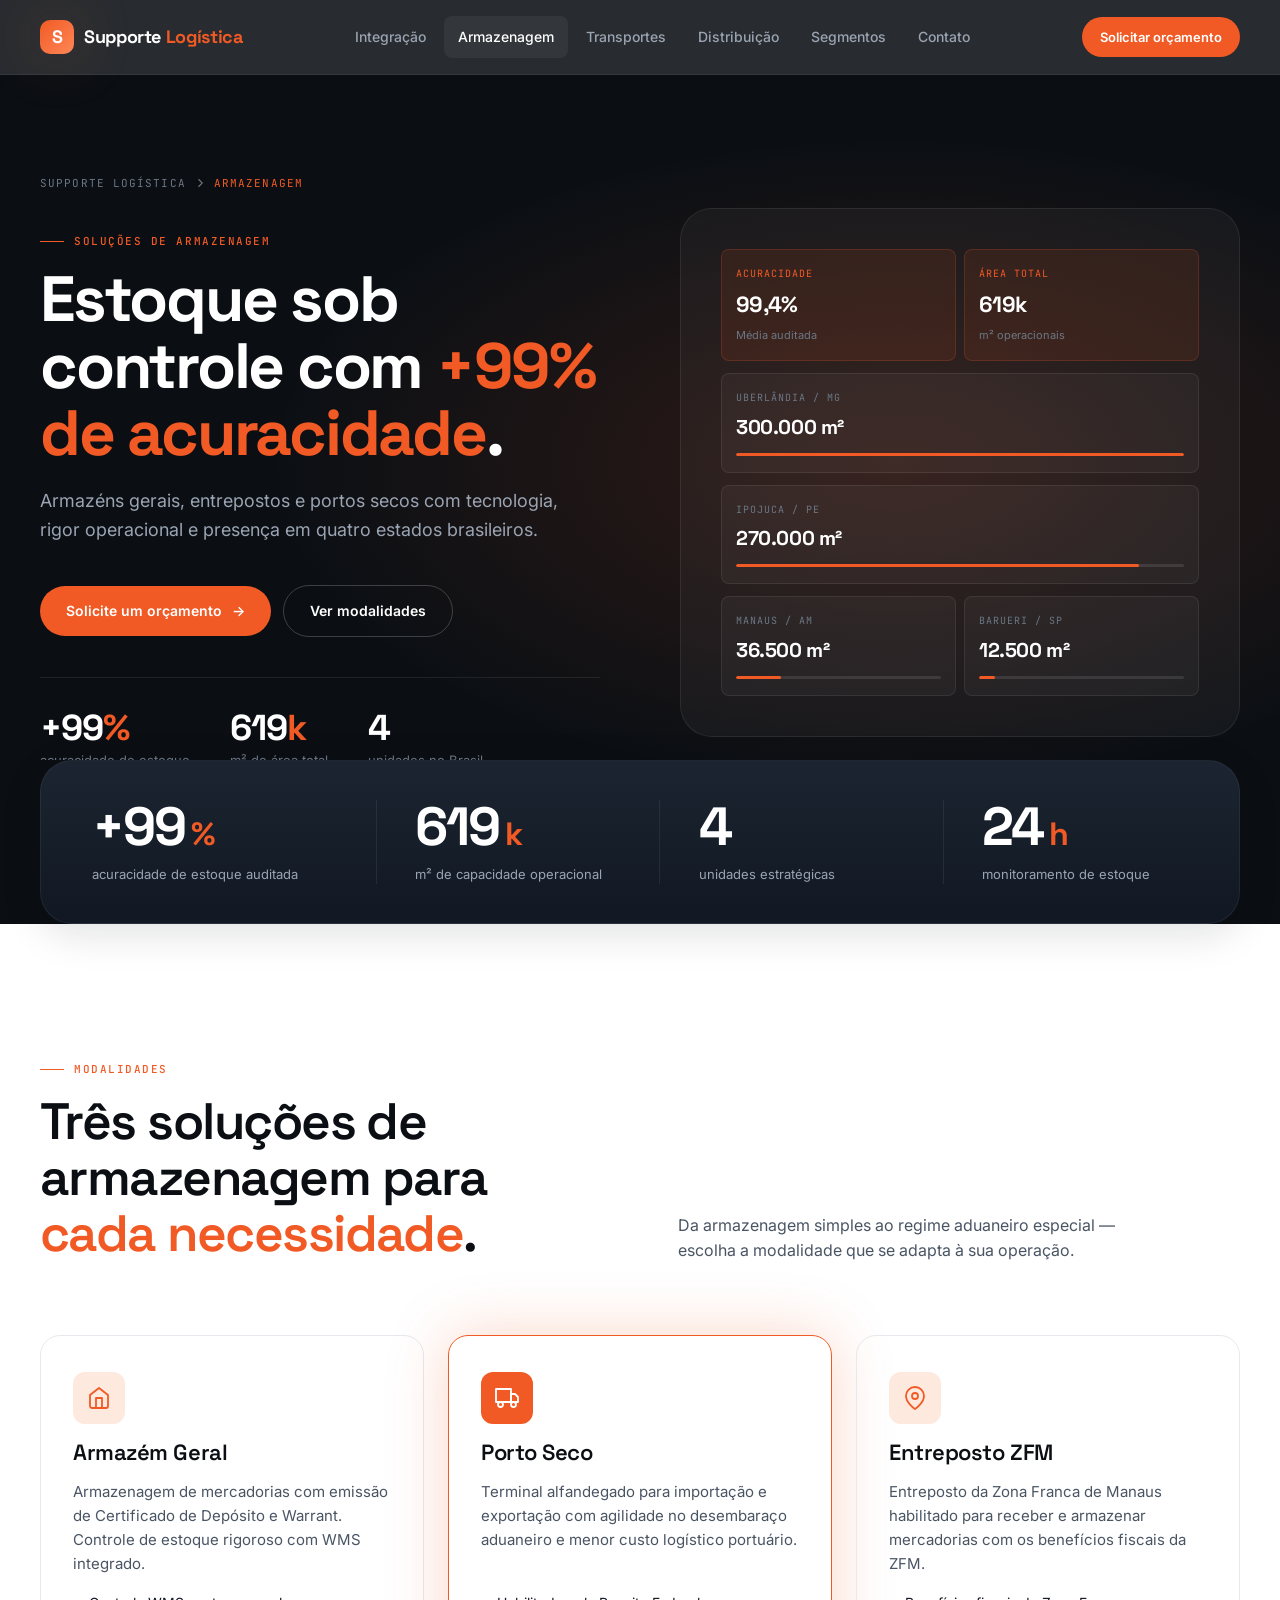
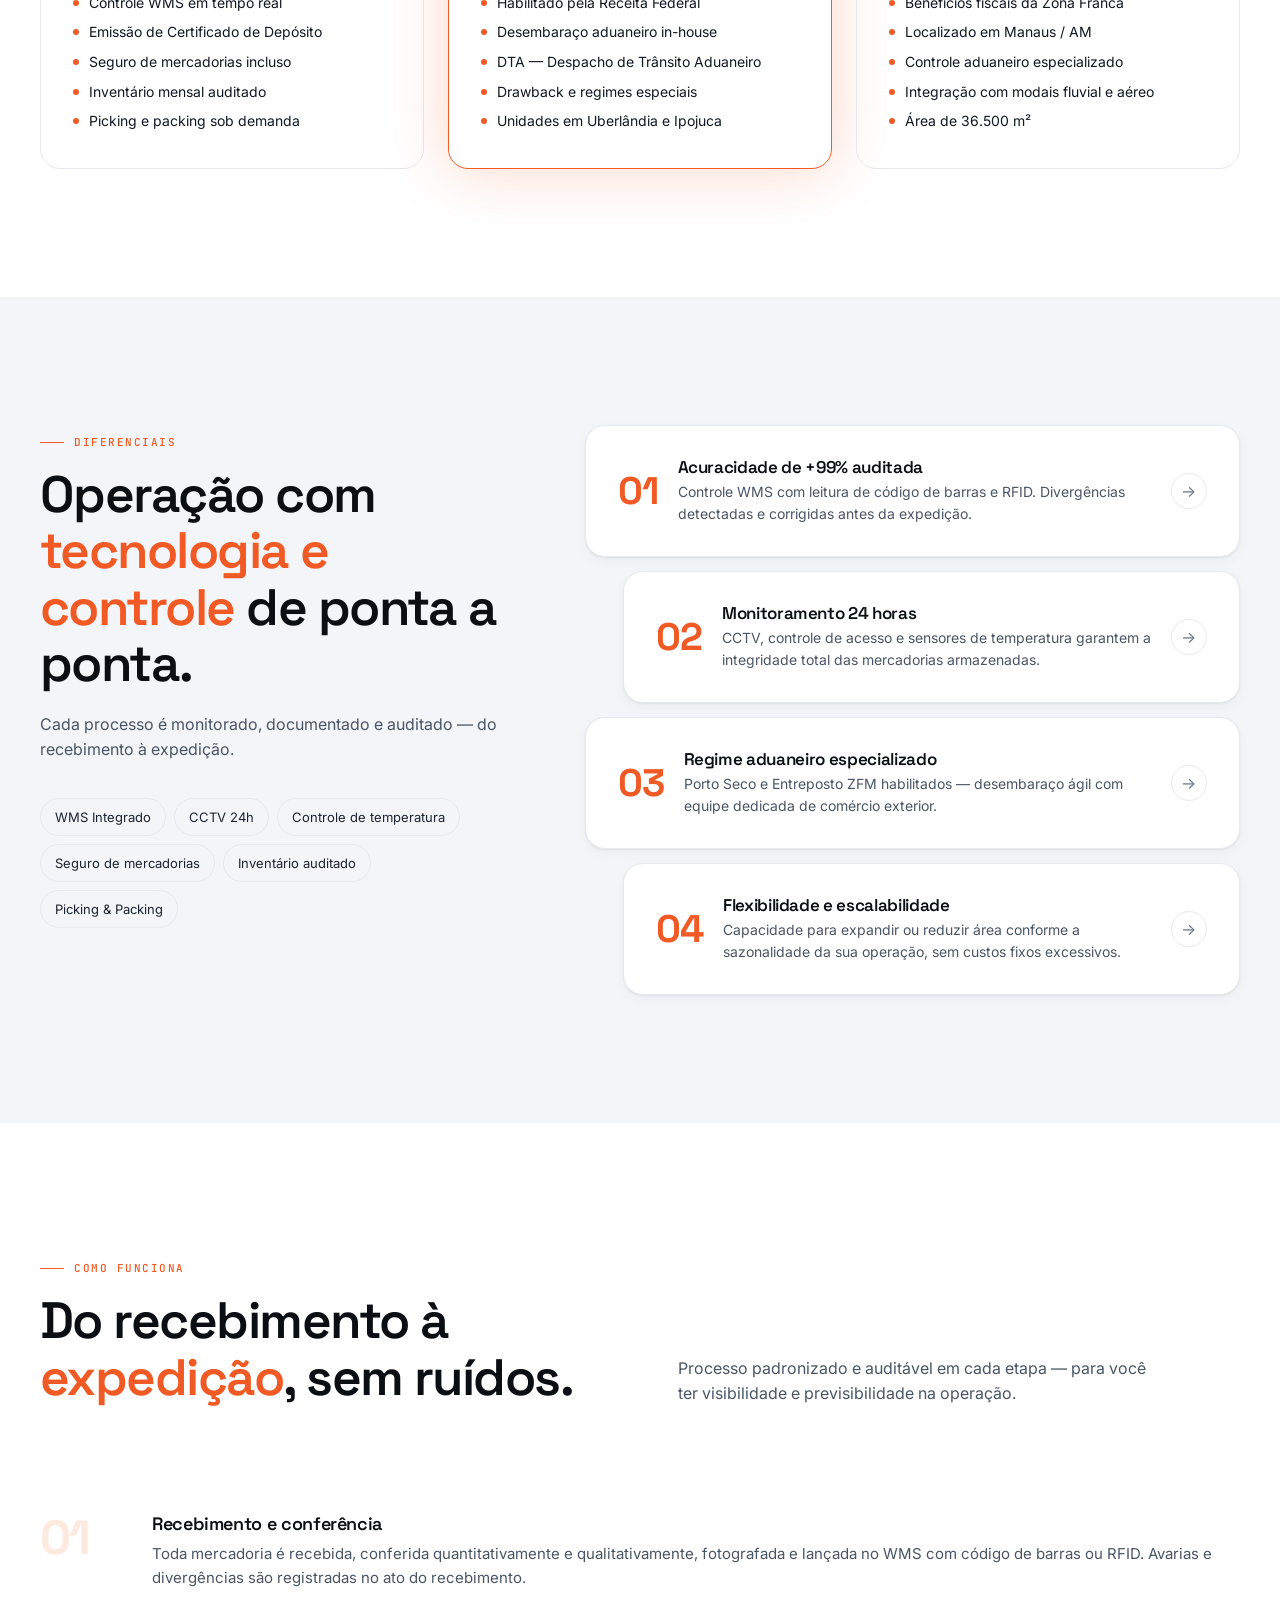
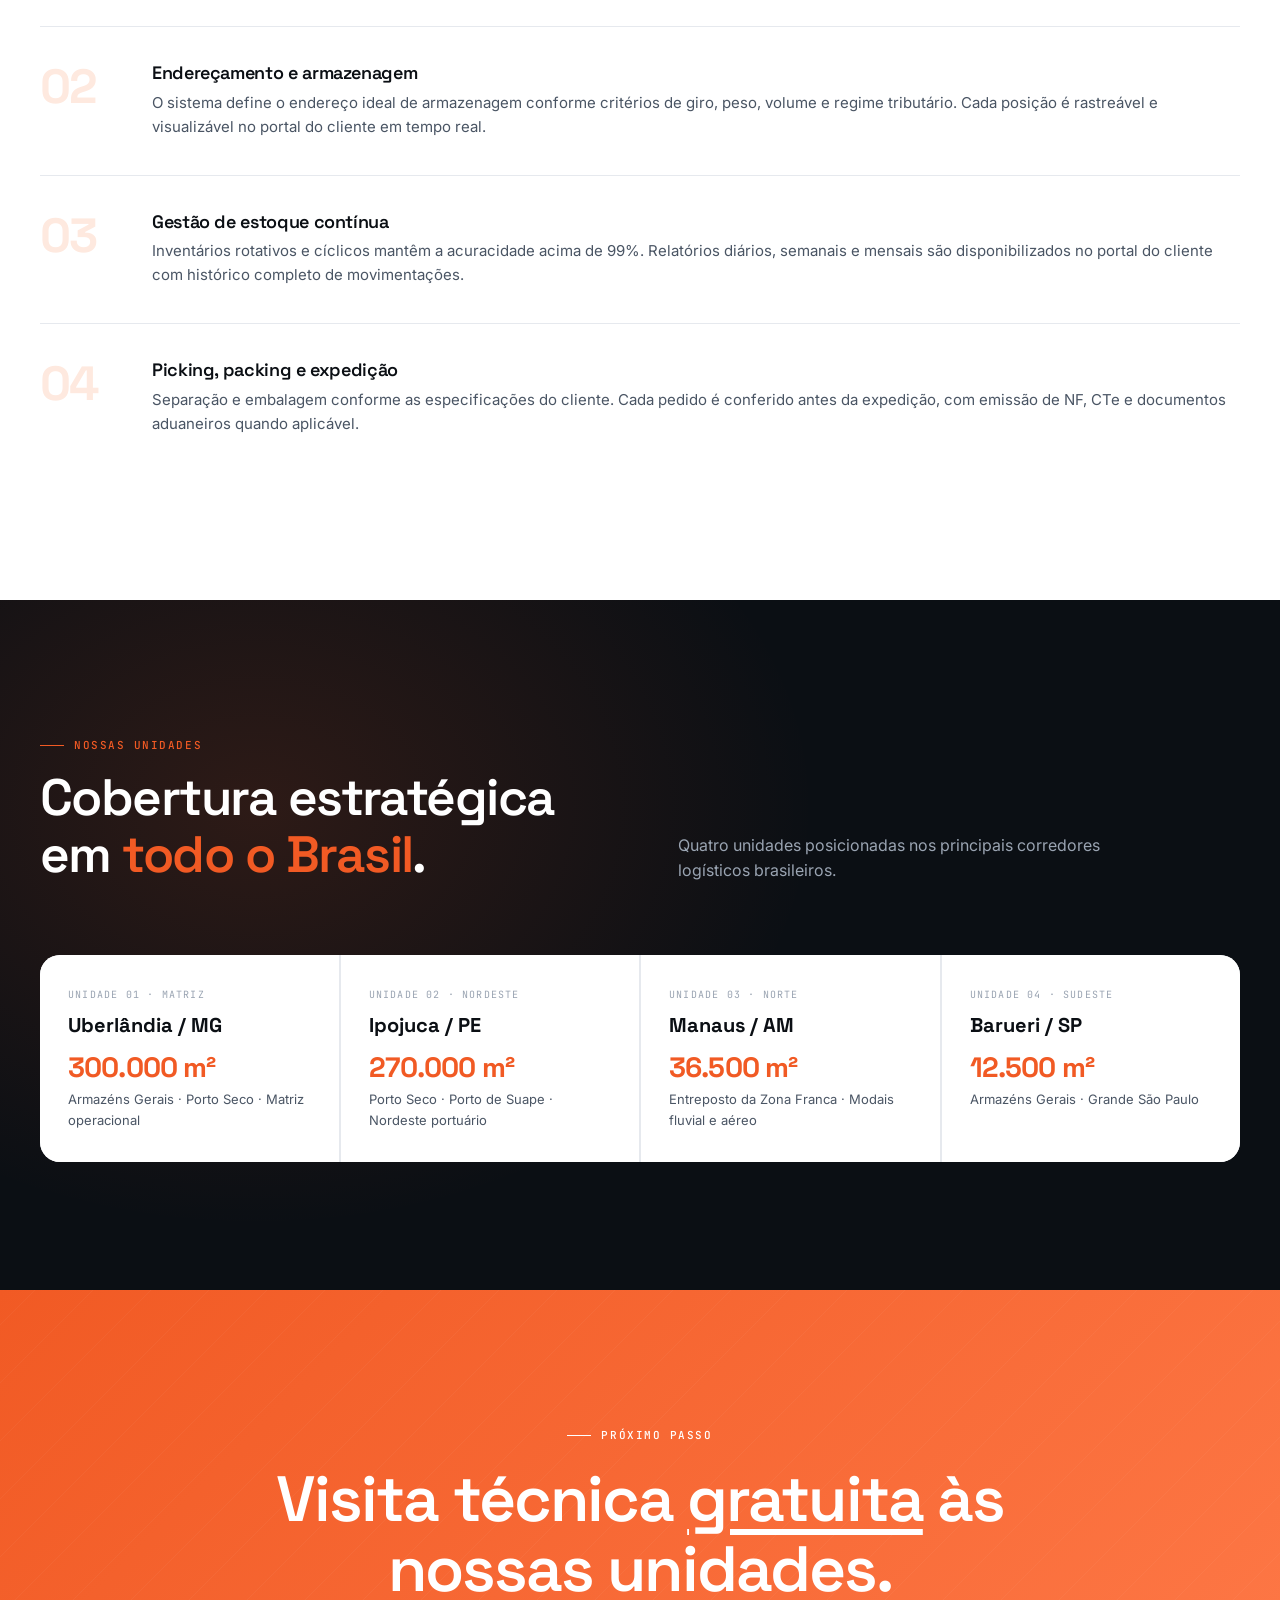
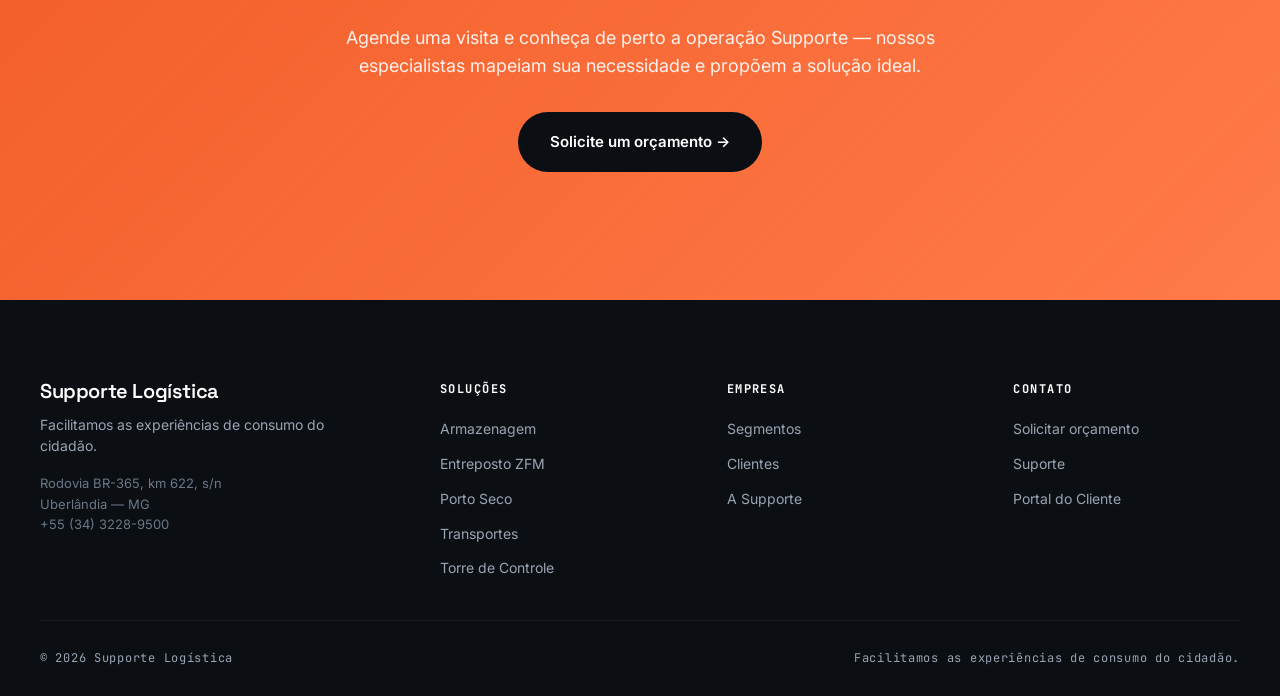
==== armazenagem.html @ f4f75f34 "fist commit" ====
<!DOCTYPE html>
<html lang="pt-BR">
<head>
<meta charset="UTF-8" />
<meta name="viewport" content="width=device-width, initial-scale=1.0" />
<title>Armazenagem — Supporte Logística</title>
<link rel="preconnect" href="https://fonts.googleapis.com">
<link rel="preconnect" href="https://fonts.gstatic.com" crossorigin>
<link href="https://fonts.googleapis.com/css2?family=Space+Grotesk:wght@400;500;600;700&family=Inter:wght@300;400;500;600;700&family=JetBrains+Mono:wght@400;500&display=swap" rel="stylesheet">
<link rel="stylesheet" href="styles.css">
<style>
/* ============================================================
   ARMAZENAGEM PAGE — extra styles
   ============================================================ */
.page-hero{
  background: var(--ink-900);
  padding: 100px 0 80px;
  position: relative;
  overflow: hidden;
}
.page-hero::before{
  content:"";
  position:absolute; inset:0;
  background: radial-gradient(ellipse 70% 60% at 70% 50%, rgba(241,90,36,.16) 0%, transparent 70%);
  pointer-events:none;
}
.page-hero .container{ position:relative; z-index:1; display:grid; grid-template-columns:1fr 1fr; gap:80px; align-items:center; }
.page-hero .breadcrumb{ font-family:var(--font-mono); font-size:11px; letter-spacing:.1em; text-transform:uppercase; color:var(--ink-400); margin-bottom:32px; display:flex; align-items:center; gap:8px; }
.page-hero .breadcrumb a{ color:var(--ink-400); }
.page-hero .breadcrumb a:hover{ color:var(--white); }
.page-hero .breadcrumb span{ color:var(--brand-orange); }
.page-hero h1{ color:var(--white); margin-bottom:20px; }
.page-hero h1 em{ font-style:normal; color:var(--brand-orange); }
.page-hero .lede{ color:var(--ink-300); font-size:18px; line-height:1.6; margin-bottom:40px; }
.page-hero .hero-stats{ display:flex; gap:40px; padding-top:32px; border-top:1px solid rgba(255,255,255,.08); }
.page-hero .hero-stats .item .num{ font-family:var(--font-display); font-size:36px; font-weight:700; color:var(--white); letter-spacing:-0.03em; line-height:1; }
.page-hero .hero-stats .item .num span{ color:var(--brand-orange); }
.page-hero .hero-stats .item .lbl{ font-size:13px; color:var(--ink-400); margin-top:4px; }

/* Hero visual */
.warehouse-visual{
  background: rgba(255,255,255,.04);
  border: 1px solid rgba(255,255,255,.08);
  border-radius: var(--r-xl);
  padding: 40px;
  display: flex;
  flex-direction: column;
  gap: 12px;
}
.wh-row{ display:flex; gap:8px; align-items:stretch; }
.wh-shelf{
  flex:1; background:rgba(241,90,36,.1); border:1px solid rgba(241,90,36,.2);
  border-radius: 8px; padding:16px 14px;
  display:flex; flex-direction:column; gap:6px;
}
.wh-shelf .label{ font-family:var(--font-mono); font-size:10px; letter-spacing:.1em; text-transform:uppercase; color:var(--brand-orange); }
.wh-shelf .val{ font-family:var(--font-display); font-size:22px; font-weight:700; color:white; letter-spacing:-0.03em; }
.wh-shelf .sub{ font-size:11px; color:var(--ink-400); }
.wh-stat{
  flex:1; background:rgba(255,255,255,.04); border:1px solid rgba(255,255,255,.08);
  border-radius:8px; padding:16px 14px;
  display:flex; flex-direction:column; gap:6px;
}
.wh-stat .label{ font-family:var(--font-mono); font-size:10px; letter-spacing:.1em; text-transform:uppercase; color:var(--ink-400); }
.wh-stat .val{ font-size:20px; font-weight:700; font-family:var(--font-display); color:white; letter-spacing:-0.02em; }
.wh-stat .bar{ height:3px; background:rgba(255,255,255,.1); border-radius:999px; overflow:hidden; margin-top:4px; }
.wh-stat .bar-fill{ height:100%; background:var(--brand-orange); border-radius:999px; }

/* Modalities */
.mod-grid{ display:grid; grid-template-columns:repeat(3,1fr); gap:24px; }
.mod-card{
  border:1px solid var(--ink-100); border-radius:var(--r-lg);
  padding:36px 32px; display:flex; flex-direction:column; gap:16px;
  transition:border-color .2s, transform .2s, box-shadow .2s;
}
.mod-card:hover{ border-color:var(--brand-orange); transform:translateY(-4px); box-shadow:var(--shadow-2); }
.mod-card .ico{
  width:52px; height:52px; border-radius:var(--r-md);
  background:var(--brand-orange-100); display:grid; place-items:center;
  color:var(--brand-orange);
}
.mod-card h3{ font-size:22px; margin:0; }
.mod-card p{ color:var(--ink-500); font-size:15px; line-height:1.6; margin:0; flex:1; }
.mod-card ul{ list-style:none; display:flex; flex-direction:column; gap:8px; }
.mod-card ul li{ display:flex; align-items:center; gap:10px; font-size:14px; color:var(--ink-600); }
.mod-card ul li::before{ content:""; width:6px; height:6px; border-radius:50%; background:var(--brand-orange); flex-shrink:0; }

/* Process */
.process-list{ display:flex; flex-direction:column; gap:0; }
.process-item{
  display:grid; grid-template-columns:80px 1fr; gap:32px;
  padding:36px 0; border-bottom:1px solid var(--ink-100);
  align-items:start;
}
.process-item:last-child{ border-bottom:none; }
.process-num{
  font-family:var(--font-display); font-size:48px; font-weight:700;
  color:var(--brand-orange-100); letter-spacing:-0.04em; line-height:1;
}
.process-item h4{ margin-bottom:8px; font-size:18px; }
.process-item p{ color:var(--ink-500); font-size:15px; line-height:1.6; margin:0; }

/* Units strip */
.units-strip{
  display:grid; grid-template-columns:repeat(4,1fr); gap:2px;
  background:var(--ink-100); border-radius:var(--r-lg); overflow:hidden;
}
.unit-cell{
  background:var(--white); padding:32px 28px;
  display:flex; flex-direction:column; gap:8px;
}
.unit-cell .tag{ font-family:var(--font-mono); font-size:10px; letter-spacing:.12em; text-transform:uppercase; color:var(--ink-300); }
.unit-cell .city{ font-family:var(--font-display); font-size:20px; font-weight:700; color:var(--ink-900); }
.unit-cell .area{ font-family:var(--font-display); font-size:28px; font-weight:700; color:var(--brand-orange); letter-spacing:-0.03em; line-height:1; margin-top:4px; }
.unit-cell .role{ font-size:13px; color:var(--ink-500); }

@media(max-width:1024px){
  .page-hero .container{ grid-template-columns:1fr; }
  .mod-grid{ grid-template-columns:1fr 1fr; }
  .units-strip{ grid-template-columns:1fr 1fr; }
}
@media(max-width:768px){
  .mod-grid{ grid-template-columns:1fr; }
  .units-strip{ grid-template-columns:1fr; }
  .page-hero{ padding:80px 0 60px; }
}
</style>
</head>
<body>

<!-- TOP NAV -->
<header class="topnav">
  <div class="inner">
    <a href="index.html" class="logo">
      <div class="logo-mark">S</div>
      <span>Supporte <strong style="color:var(--brand-orange); font-weight:700">Logística</strong></span>
    </a>
    <nav class="nav-links">
      <a href="integracao.html">Integração</a>
      <a href="armazenagem.html" class="active">Armazenagem</a>
      <a href="transportes.html">Transportes</a>
      <a href="distribuicao.html">Distribuição</a>
      <a href="segmentos.html">Segmentos</a>
      <a href="contato.html">Contato</a>
    </nav>
    <div class="nav-actions">
      <a class="nav-cta" href="contato.html">Solicitar orçamento</a>
      <button class="hamburger" aria-label="Menu"><svg width="20" height="20" viewBox="0 0 24 24" fill="none"><path d="M3 6h18M3 12h18M3 18h18" stroke="white" stroke-width="2" stroke-linecap="round"/></svg></button>
    </div>
  </div>
</header>
<nav class="mobile-menu">
  <a href="integracao.html">Integração Logística</a>
  <a href="armazenagem.html">Armazenagem</a>
  <a href="transportes.html">Transportes</a>
  <a href="distribuicao.html">Distribuição</a>
  <a href="segmentos.html">Segmentos</a>
  <a href="contato.html">Contato</a>
  <a class="btn btn-primary" href="contato.html">Solicitar orçamento →</a>
</nav>

<!-- HERO -->
<section class="page-hero">
  <div class="container">
    <div>
      <div class="breadcrumb">
        <a href="index.html">Supporte Logística</a>
        <svg width="12" height="12" viewBox="0 0 16 16" fill="none"><path d="M6 3l5 5-5 5" stroke="currentColor" stroke-width="1.5"/></svg>
        <span>Armazenagem</span>
      </div>
      <span class="eyebrow">Soluções de armazenagem</span>
      <h1 style="margin-top:16px">Estoque sob controle com <em>+99% de acuracidade</em>.</h1>
      <p class="lede">Armazéns gerais, entrepostos e portos secos com tecnologia, rigor operacional e presença em quatro estados brasileiros.</p>
      <div class="hero-cta" style="margin-bottom:40px">
        <a class="btn btn-primary" href="contato.html">Solicite um orçamento <span>→</span></a>
        <a class="btn btn-ghost" href="#modalidades">Ver modalidades</a>
      </div>
      <div class="hero-stats">
        <div class="item"><div class="num">+99<span>%</span></div><div class="lbl">acuracidade de estoque</div></div>
        <div class="item"><div class="num">619<span>k</span></div><div class="lbl">m² de área total</div></div>
        <div class="item"><div class="num">4</div><div class="lbl">unidades no Brasil</div></div>
      </div>
    </div>
    <div class="warehouse-visual">
      <div class="wh-row">
        <div class="wh-shelf">
          <div class="label">Acuracidade</div>
          <div class="val">99,4%</div>
          <div class="sub">Média auditada</div>
        </div>
        <div class="wh-shelf">
          <div class="label">Área total</div>
          <div class="val">619k</div>
          <div class="sub">m² operacionais</div>
        </div>
      </div>
      <div class="wh-row">
        <div class="wh-stat">
          <div class="label">Uberlândia / MG</div>
          <div class="val">300.000 m²</div>
          <div class="bar"><div class="bar-fill" style="width:100%"></div></div>
        </div>
      </div>
      <div class="wh-row">
        <div class="wh-stat">
          <div class="label">Ipojuca / PE</div>
          <div class="val">270.000 m²</div>
          <div class="bar"><div class="bar-fill" style="width:90%"></div></div>
        </div>
      </div>
      <div class="wh-row">
        <div class="wh-stat">
          <div class="label">Manaus / AM</div>
          <div class="val">36.500 m²</div>
          <div class="bar"><div class="bar-fill" style="width:22%"></div></div>
        </div>
        <div class="wh-stat">
          <div class="label">Barueri / SP</div>
          <div class="val">12.500 m²</div>
          <div class="bar"><div class="bar-fill" style="width:8%"></div></div>
        </div>
      </div>
    </div>
  </div>
</section>

<!-- PROOF -->
<section class="proof">
  <div class="proof-inner">
    <div class="proof-card">
      <div class="proof-item"><div class="num">+99<span>%</span></div><div class="lbl">acuracidade de estoque auditada</div></div>
      <div class="proof-item"><div class="num">619<span>k</span></div><div class="lbl">m² de capacidade operacional</div></div>
      <div class="proof-item"><div class="num">4</div><div class="lbl">unidades estratégicas</div></div>
      <div class="proof-item"><div class="num">24<span>h</span></div><div class="lbl">monitoramento de estoque</div></div>
    </div>
  </div>
</section>

<!-- MODALIDADES -->
<section class="sec sec-white" id="modalidades">
  <div class="container">
    <div class="sec-head">
      <div>
        <span class="eyebrow">Modalidades</span>
        <h2 style="margin-top:16px">Três soluções de armazenagem para <em>cada necessidade</em>.</h2>
      </div>
      <p>Da armazenagem simples ao regime aduaneiro especial — escolha a modalidade que se adapta à sua operação.</p>
    </div>
    <div class="mod-grid">
      <div class="mod-card">
        <div class="ico">
          <svg width="24" height="24" viewBox="0 0 24 24" fill="none" stroke="currentColor" stroke-width="1.8" stroke-linecap="round" stroke-linejoin="round"><path d="M3 9l9-7 9 7v11a2 2 0 01-2 2H5a2 2 0 01-2-2z"/><polyline points="9,22 9,12 15,12 15,22"/></svg>
        </div>
        <h3>Armazém Geral</h3>
        <p>Armazenagem de mercadorias com emissão de Certificado de Depósito e Warrant. Controle de estoque rigoroso com WMS integrado.</p>
        <ul>
          <li>Controle WMS em tempo real</li>
          <li>Emissão de Certificado de Depósito</li>
          <li>Seguro de mercadorias incluso</li>
          <li>Inventário mensal auditado</li>
          <li>Picking e packing sob demanda</li>
        </ul>
      </div>
      <div class="mod-card" style="border-color:var(--brand-orange); box-shadow:var(--shadow-glow)">
        <div class="ico" style="background:var(--brand-orange); color:white">
          <svg width="24" height="24" viewBox="0 0 24 24" fill="none" stroke="currentColor" stroke-width="1.8" stroke-linecap="round" stroke-linejoin="round"><rect x="1" y="3" width="15" height="13"/><polygon points="16,8 20,8 23,11 23,16 16,16 16,8"/><circle cx="5.5" cy="18.5" r="2.5"/><circle cx="18.5" cy="18.5" r="2.5"/></svg>
        </div>
        <h3>Porto Seco</h3>
        <p>Terminal alfandegado para importação e exportação com agilidade no desembaraço aduaneiro e menor custo logístico portuário.</p>
        <ul>
          <li>Habilitado pela Receita Federal</li>
          <li>Desembaraço aduaneiro in-house</li>
          <li>DTA — Despacho de Trânsito Aduaneiro</li>
          <li>Drawback e regimes especiais</li>
          <li>Unidades em Uberlândia e Ipojuca</li>
        </ul>
      </div>
      <div class="mod-card">
        <div class="ico">
          <svg width="24" height="24" viewBox="0 0 24 24" fill="none" stroke="currentColor" stroke-width="1.8" stroke-linecap="round" stroke-linejoin="round"><path d="M21 10c0 7-9 13-9 13s-9-6-9-13a9 9 0 0118 0z"/><circle cx="12" cy="10" r="3"/></svg>
        </div>
        <h3>Entreposto ZFM</h3>
        <p>Entreposto da Zona Franca de Manaus habilitado para receber e armazenar mercadorias com os benefícios fiscais da ZFM.</p>
        <ul>
          <li>Benefícios fiscais da Zona Franca</li>
          <li>Localizado em Manaus / AM</li>
          <li>Controle aduaneiro especializado</li>
          <li>Integração com modais fluvial e aéreo</li>
          <li>Área de 36.500 m²</li>
        </ul>
      </div>
    </div>
  </div>
</section>

<!-- DIFERENCIAIS -->
<section class="sec sec-soft">
  <div class="container">
    <div class="diffs-grid">
      <div class="diffs-left">
        <span class="eyebrow">Diferenciais</span>
        <h2 style="margin-top:16px">Operação com <em>tecnologia e controle</em> de ponta a ponta.</h2>
        <p>Cada processo é monitorado, documentado e auditado — do recebimento à expedição.</p>
        <div class="badge-wall">
          <span class="tag">WMS Integrado</span>
          <span class="tag">CCTV 24h</span>
          <span class="tag">Controle de temperatura</span>
          <span class="tag">Seguro de mercadorias</span>
          <span class="tag">Inventário auditado</span>
          <span class="tag">Picking & Packing</span>
        </div>
      </div>
      <div class="diffs-right">
        <div class="diff-item">
          <div class="num">01</div>
          <div><h4>Acuracidade de +99% auditada</h4><p>Controle WMS com leitura de código de barras e RFID. Divergências detectadas e corrigidas antes da expedição.</p></div>
          <div class="arrow">→</div>
        </div>
        <div class="diff-item">
          <div class="num">02</div>
          <div><h4>Monitoramento 24 horas</h4><p>CCTV, controle de acesso e sensores de temperatura garantem a integridade total das mercadorias armazenadas.</p></div>
          <div class="arrow">→</div>
        </div>
        <div class="diff-item">
          <div class="num">03</div>
          <div><h4>Regime aduaneiro especializado</h4><p>Porto Seco e Entreposto ZFM habilitados — desembaraço ágil com equipe dedicada de comércio exterior.</p></div>
          <div class="arrow">→</div>
        </div>
        <div class="diff-item">
          <div class="num">04</div>
          <div><h4>Flexibilidade e escalabilidade</h4><p>Capacidade para expandir ou reduzir área conforme a sazonalidade da sua operação, sem custos fixos excessivos.</p></div>
          <div class="arrow">→</div>
        </div>
      </div>
    </div>
  </div>
</section>

<!-- PROCESSO -->
<section class="sec sec-white">
  <div class="container">
    <div class="sec-head">
      <div>
        <span class="eyebrow">Como funciona</span>
        <h2 style="margin-top:16px">Do recebimento à <em>expedição</em>, sem ruídos.</h2>
      </div>
      <p>Processo padronizado e auditável em cada etapa — para você ter visibilidade e previsibilidade na operação.</p>
    </div>
    <div class="process-list">
      <div class="process-item">
        <div class="process-num">01</div>
        <div>
          <h4>Recebimento e conferência</h4>
          <p>Toda mercadoria é recebida, conferida quantitativamente e qualitativamente, fotografada e lançada no WMS com código de barras ou RFID. Avarias e divergências são registradas no ato do recebimento.</p>
        </div>
      </div>
      <div class="process-item">
        <div class="process-num">02</div>
        <div>
          <h4>Endereçamento e armazenagem</h4>
          <p>O sistema define o endereço ideal de armazenagem conforme critérios de giro, peso, volume e regime tributário. Cada posição é rastreável e visualizável no portal do cliente em tempo real.</p>
        </div>
      </div>
      <div class="process-item">
        <div class="process-num">03</div>
        <div>
          <h4>Gestão de estoque contínua</h4>
          <p>Inventários rotativos e cíclicos mantêm a acuracidade acima de 99%. Relatórios diários, semanais e mensais são disponibilizados no portal do cliente com histórico completo de movimentações.</p>
        </div>
      </div>
      <div class="process-item">
        <div class="process-num">04</div>
        <div>
          <h4>Picking, packing e expedição</h4>
          <p>Separação e embalagem conforme as especificações do cliente. Cada pedido é conferido antes da expedição, com emissão de NF, CTe e documentos aduaneiros quando aplicável.</p>
        </div>
      </div>
    </div>
  </div>
</section>

<!-- UNIDADES -->
<section class="sec sec-dark map-sec">
  <div class="container">
    <div class="sec-head">
      <div>
        <span class="eyebrow">Nossas unidades</span>
        <h2 style="margin-top:16px">Cobertura estratégica em <em>todo o Brasil</em>.</h2>
      </div>
      <p>Quatro unidades posicionadas nos principais corredores logísticos brasileiros.</p>
    </div>
    <div class="units-strip" style="margin-top:48px">
      <div class="unit-cell">
        <div class="tag">Unidade 01 · Matriz</div>
        <div class="city">Uberlândia / MG</div>
        <div class="area">300.000 m²</div>
        <div class="role">Armazéns Gerais · Porto Seco · Matriz operacional</div>
      </div>
      <div class="unit-cell">
        <div class="tag">Unidade 02 · Nordeste</div>
        <div class="city">Ipojuca / PE</div>
        <div class="area">270.000 m²</div>
        <div class="role">Porto Seco · Porto de Suape · Nordeste portuário</div>
      </div>
      <div class="unit-cell">
        <div class="tag">Unidade 03 · Norte</div>
        <div class="city">Manaus / AM</div>
        <div class="area">36.500 m²</div>
        <div class="role">Entreposto da Zona Franca · Modais fluvial e aéreo</div>
      </div>
      <div class="unit-cell">
        <div class="tag">Unidade 04 · Sudeste</div>
        <div class="city">Barueri / SP</div>
        <div class="area">12.500 m²</div>
        <div class="role">Armazéns Gerais · Grande São Paulo</div>
      </div>
    </div>
  </div>
</section>

<!-- FINAL CTA -->
<section class="final-cta">
  <div class="container">
    <span class="eyebrow">Próximo passo</span>
    <h2 style="margin-top:20px">Visita técnica <em style="font-style:normal; text-decoration:underline; text-underline-offset:8px">gratuita</em> às nossas unidades.</h2>
    <p>Agende uma visita e conheça de perto a operação Supporte — nossos especialistas mapeiam sua necessidade e propõem a solução ideal.</p>
    <a class="btn btn-dark" href="contato.html">Solicite um orçamento →</a>
  </div>
</section>

<!-- FOOTER -->
<footer>
  <div class="container">
    <div class="foot-grid">
      <div class="foot-brand">
        <h4>Supporte Logística</h4>
        <p>Facilitamos as experiências de consumo do cidadão.</p>
        <div class="addr">Rodovia BR-365, km 622, s/n<br>Uberlândia — MG<br>+55 (34) 3228-9500</div>
      </div>
      <div class="foot-col"><h5>Soluções</h5><ul>
        <li><a href="armazenagem.html">Armazenagem</a></li>
        <li><a href="armazenagem.html">Entreposto ZFM</a></li>
        <li><a href="armazenagem.html">Porto Seco</a></li>
        <li><a href="transportes.html">Transportes</a></li>
        <li><a href="integracao.html">Torre de Controle</a></li>
      </ul></div>
      <div class="foot-col"><h5>Empresa</h5><ul>
        <li><a href="segmentos.html">Segmentos</a></li>
        <li><a href="#">Clientes</a></li>
        <li><a href="#">A Supporte</a></li>
      </ul></div>
      <div class="foot-col"><h5>Contato</h5><ul>
        <li><a href="contato.html">Solicitar orçamento</a></li>
        <li><a href="suporte.html">Suporte</a></li>
        <li><a href="#">Portal do Cliente</a></li>
      </ul></div>
    </div>
    <div class="foot-bottom">
      <span>© 2026 Supporte Logística</span>
      <span>Facilitamos as experiências de consumo do cidadão.</span>
    </div>
  </div>
</footer>
<script src="app.js"></script>
</body>
</html>
---- styles.css ----
/* ============================================================
   SUPPORTE LOGÍSTICA — Shared Design System
   Colors, type, layout tokens reused across all 7 pages.
   ============================================================ */
:root{
  --brand-orange:        #F15A24;
  --brand-orange-600:    #D84A18;
  --brand-orange-100:    #FEE9DF;
  --ink-900:             #0B0F14;
  --ink-800:             #111823;
  --ink-700:             #1B2430;
  --ink-500:             #4A5564;
  --ink-400:             #6B7785;
  --ink-300:             #9AA4B2;
  --ink-100:             #E6E9EE;
  --ink-50:              #F3F5F8;
  --white:               #FFFFFF;
  --signal-green:        #22C55E;
  --font-display: "Space Grotesk", "Inter", system-ui, sans-serif;
  --font-body:    "Inter", system-ui, sans-serif;
  --font-mono:    "JetBrains Mono", ui-monospace, monospace;
  --r-sm: 6px; --r-md: 12px; --r-lg: 20px; --r-xl: 32px;
  --shadow-1: 0 1px 2px rgba(11,15,20,.06), 0 4px 12px rgba(11,15,20,.04);
  --shadow-2: 0 10px 40px rgba(11,15,20,.12);
  --shadow-glow: 0 0 60px rgba(241,90,36,.25);
  --container: 1320px;
  --side-pad: 40px;
}

/* ============================================================
   BASE
   ============================================================ */
*{box-sizing:border-box; margin:0; padding:0}
html{scroll-behavior:smooth}
body{
  font-family:var(--font-body);
  font-size:16px; line-height:1.55;
  color:var(--ink-800);
  background:var(--white);
  -webkit-font-smoothing:antialiased;
  text-rendering:optimizeLegibility;
  overflow-x:hidden;
}
img,svg{display:block; max-width:100%; height:auto}
a{color:inherit; text-decoration:none}
button{font-family:inherit; cursor:pointer; border:none; background:none}
ul{list-style:none}

h1,h2,h3,h4{font-family:var(--font-display); font-weight:600; line-height:1.1; letter-spacing:-0.02em; color:var(--ink-900)}
h1{font-size:clamp(34px, 6vw, 80px); font-weight:700; letter-spacing:-0.035em; line-height:1.05}
h2{font-size:clamp(28px, 4vw, 52px); letter-spacing:-0.03em}
h3{font-size:clamp(20px, 2vw, 26px)}
h4{font-size:clamp(16px, 1.4vw, 18px); font-weight:600}

.container{max-width:var(--container); margin:0 auto; padding:0 var(--side-pad); width:100%}
.mono{font-family:var(--font-mono); font-size:12px; letter-spacing:.08em; text-transform:uppercase; color:var(--ink-400)}
.eyebrow{display:inline-flex; align-items:center; gap:10px; font-family:var(--font-mono); font-size:11px; letter-spacing:.14em; text-transform:uppercase; color:var(--brand-orange); font-weight:500}
.eyebrow::before{content:""; width:24px; height:1px; background:var(--brand-orange); flex-shrink:0}

.btn{display:inline-flex; align-items:center; gap:10px; padding:14px 26px; border-radius:999px; font-weight:600; font-size:14px; transition:transform .2s, background .2s, color .2s; white-space:nowrap}
.btn-primary{background:var(--brand-orange); color:var(--white)}
.btn-primary:hover{background:var(--brand-orange-600); transform:translateY(-1px)}
.btn-ghost{color:var(--white); border:1px solid rgba(255,255,255,.2)}
.btn-ghost:hover{background:rgba(255,255,255,.08)}
.btn-dark{background:var(--ink-900); color:var(--white)}
.btn-dark:hover{background:var(--ink-700)}

/* ============================================================
   TOP NAV
   ============================================================ */
.topnav{position:sticky; top:0; z-index:100; background:rgba(11,15,20,.88); backdrop-filter:blur(14px); border-bottom:1px solid rgba(255,255,255,.06)}
.topnav .inner{max-width:var(--container); margin:0 auto; padding:16px var(--side-pad); display:flex; align-items:center; justify-content:space-between; gap:16px}
.logo{display:flex; align-items:center; gap:10px; color:var(--white); font-family:var(--font-display); font-weight:700; font-size:18px; letter-spacing:-0.02em}
.logo-mark{width:34px; height:34px; border-radius:10px; background:linear-gradient(135deg, var(--brand-orange), #FF8757); display:grid; place-items:center; color:white; font-weight:700; box-shadow:var(--shadow-glow); flex-shrink:0}
.nav-links{display:flex; gap:4px; flex:1; justify-content:center}
.nav-links a{color:var(--ink-300); padding:10px 14px; border-radius:8px; font-size:14px; font-weight:500; transition:all .2s}
.nav-links a:hover, .nav-links a.active{color:var(--white); background:rgba(255,255,255,.05)}
.nav-actions{display:flex; align-items:center; gap:12px}
.nav-cta{background:var(--brand-orange); color:white; padding:10px 18px; border-radius:999px; font-size:13px; font-weight:600; white-space:nowrap}
.nav-cta:hover{background:var(--brand-orange-600)}
.hamburger{display:none; width:40px; height:40px; border-radius:8px; color:white; place-items:center}
.mobile-menu{display:none}

/* ============================================================
   HERO (home)
   ============================================================ */
.hero{position:relative; background:var(--ink-900); color:var(--white); padding:clamp(64px,10vw,120px) 0 clamp(100px,14vw,160px); overflow:hidden}
.hero::before{content:""; position:absolute; inset:0; background:radial-gradient(1000px 500px at 80% 20%, rgba(241,90,36,.18), transparent 60%), radial-gradient(800px 400px at 10% 80%, rgba(241,90,36,.1), transparent 70%); pointer-events:none}
.hero-grid-bg{position:absolute; inset:0; opacity:.35; background-image:linear-gradient(rgba(255,255,255,.04) 1px, transparent 1px), linear-gradient(90deg, rgba(255,255,255,.04) 1px, transparent 1px); background-size:72px 72px; mask-image:linear-gradient(to bottom, black 30%, transparent 100%)}
.hero .container{position:relative; z-index:2; display:grid; grid-template-columns: 1.05fr .95fr; gap:clamp(40px,6vw,80px); align-items:center}
.hero-left .status{display:inline-flex; align-items:center; gap:8px; background:rgba(34,197,94,.1); border:1px solid rgba(34,197,94,.25); padding:8px 14px; border-radius:999px; font-family:var(--font-mono); font-size:10.5px; letter-spacing:.12em; text-transform:uppercase; color:#7EE8A2}
.hero-left .status .pulse{width:8px; height:8px; background:var(--signal-green); border-radius:50%; animation:pulse 2s infinite}
@keyframes pulse{ 0%{box-shadow:0 0 0 0 rgba(34,197,94,.6)} 70%{box-shadow:0 0 0 12px rgba(34,197,94,0)} 100%{box-shadow:0 0 0 0 rgba(34,197,94,0)} }
.hero-left h1{margin-top:24px; color:var(--white)}
.hero-left h1 em{font-style:normal; color:var(--brand-orange); position:relative}
.hero-left h1 em::after{content:""; position:absolute; left:0; right:0; bottom:-6px; height:3px; background:var(--brand-orange); transform:scaleX(.6); transform-origin:left}
.hero-left p.lede{margin-top:20px; max-width:560px; font-size:clamp(15px,1.5vw,19px); line-height:1.55; color:var(--ink-300)}
.hero-cta{margin-top:32px; display:flex; align-items:center; gap:12px; flex-wrap:wrap}
.hero-meta{margin-top:48px; display:grid; grid-template-columns:repeat(3,1fr); gap:16px; max-width:540px}
.hero-meta .item{border-left:1px solid rgba(255,255,255,.12); padding-left:14px}
.hero-meta .num{font-family:var(--font-display); font-size:clamp(22px,2.8vw,32px); font-weight:700; color:var(--white); letter-spacing:-0.02em}
.hero-meta .lbl{font-size:12px; color:var(--ink-400); margin-top:4px}
.hero-visual{position:relative; aspect-ratio:1/1; max-width:560px; width:100%; justify-self:end}
.hero-visual svg{width:100%; height:100%}

/* ============================================================
   PROOF BAR
   ============================================================ */
.proof{background:var(--ink-900); color:var(--white); position:relative; z-index:3}
.proof-inner{max-width:var(--container); margin:clamp(-100px,-7vw,-60px) auto 0; padding:0 var(--side-pad); position:relative}
.proof-card{background:linear-gradient(180deg, #1B2430 0%, #111823 100%); border:1px solid rgba(255,255,255,.06); border-radius:var(--r-xl); padding:clamp(24px,3vw,48px) clamp(24px,4vw,56px); display:grid; grid-template-columns:repeat(4, 1fr); gap:clamp(20px,3vw,40px); box-shadow:var(--shadow-2)}
.proof-item .num{font-family:var(--font-display); font-size:clamp(32px,4.2vw,56px); font-weight:700; color:var(--white); letter-spacing:-0.04em; line-height:1; display:flex; align-items:baseline; gap:6px}
.proof-item .num span{color:var(--brand-orange); font-size:.6em}
.proof-item .lbl{margin-top:12px; font-size:13px; color:var(--ink-300); max-width:220px; line-height:1.45}
.proof-item + .proof-item{border-left:1px solid rgba(255,255,255,.07); padding-left:clamp(20px,3vw,40px)}

/* ============================================================
   GENERIC SECTION HEADERS
   ============================================================ */
.sec{padding:clamp(80px,10vw,140px) 0; position:relative}
.sec-white{background:var(--white)}
.sec-dark{background:var(--ink-900); color:white}
.sec-dark h2{color:white}
.sec-soft{background:var(--ink-50)}
.sec-head{display:grid; grid-template-columns:1fr 1fr; gap:clamp(32px,6vw,80px); align-items:end; margin-bottom:clamp(40px,6vw,72px)}
.sec-head h2 em{font-style:normal; color:var(--brand-orange)}
.sec-head p{color:var(--ink-500); font-size:16px; max-width:480px}
.sec-dark .sec-head p{color:var(--ink-300)}

/* ============================================================
   SOLUTIONS — flow track
   ============================================================ */
.flow-track{position:relative; display:grid; grid-template-columns:repeat(4, 1fr); gap:24px}
.flow-track::before{content:""; position:absolute; top:56px; left:5%; right:5%; height:2px; background:repeating-linear-gradient(90deg, var(--brand-orange) 0 8px, transparent 8px 16px); opacity:.4}
.flow-step{position:relative; padding-top:120px; padding-right:12px}
.flow-step .node{position:absolute; top:32px; left:0; width:48px; height:48px; border-radius:50%; background:var(--white); border:2px solid var(--brand-orange); display:grid; place-items:center; font-family:var(--font-mono); font-weight:600; color:var(--brand-orange); z-index:2; font-size:14px}
.flow-step .node::after{content:""; position:absolute; inset:-6px; border-radius:50%; border:1px solid var(--brand-orange-100)}
.flow-step h3{margin-bottom:12px}
.flow-step p{color:var(--ink-500); font-size:15px}
.flow-step .link{margin-top:20px; display:inline-flex; align-items:center; gap:8px; color:var(--ink-900); font-weight:600; font-size:14px}
.flow-step .link svg{transition:transform .2s}
.flow-step:hover .link svg{transform:translateX(4px)}

/* ============================================================
   SEGMENTS CARDS
   ============================================================ */
.segments-grid{display:grid; grid-template-columns:repeat(12, 1fr); gap:20px}
.seg-card{background:var(--white); border-radius:var(--r-lg); overflow:hidden; border:1px solid var(--ink-100); box-shadow:var(--shadow-1); transition:transform .3s, box-shadow .3s}
.seg-card:hover{transform:translateY(-4px); box-shadow:var(--shadow-2)}
.seg-card .cover{height:160px; background:linear-gradient(135deg, var(--ink-800), var(--ink-700)); position:relative; overflow:hidden}
.seg-card .cover::after{content:""; position:absolute; inset:0; background:radial-gradient(circle at 80% 20%, rgba(241,90,36,.3), transparent 50%)}
.seg-card .cover .tag{position:absolute; top:14px; left:14px; font-family:var(--font-mono); font-size:10px; letter-spacing:.12em; color:var(--brand-orange); text-transform:uppercase; background:rgba(241,90,36,.12); padding:6px 10px; border-radius:6px; border:1px solid rgba(241,90,36,.3); z-index:2}
.seg-card .cover .glyph{position:absolute; bottom:-18px; right:-8px; font-family:var(--font-display); font-weight:700; font-size:110px; color:rgba(255,255,255,.06); line-height:1}
.seg-card .body{padding:22px}
.seg-card h4{font-size:19px; margin-bottom:6px}
.seg-card p{color:var(--ink-500); font-size:14px}
.s-12{grid-column:span 12}.s-6{grid-column:span 6}.s-4{grid-column:span 4}.s-3{grid-column:span 3}.s-5{grid-column:span 5}
.s-8{grid-column:span 8}.s-7{grid-column:span 7}

/* ============================================================
   DIFFERENTIALS
   ============================================================ */
.diffs-grid{display:grid; grid-template-columns:5fr 7fr; gap:clamp(40px,6vw,80px); align-items:start}
.diffs-left h2 em{font-style:normal; color:var(--brand-orange)}
.diffs-left p{color:var(--ink-500); font-size:16px; margin-top:20px}
.diffs-left .badge-wall{margin-top:36px; display:flex; flex-wrap:wrap; gap:8px}
.badge-wall .tag{padding:8px 14px; border-radius:999px; border:1px solid var(--ink-100); font-size:13px; color:var(--ink-700); background:var(--ink-50)}
.diffs-right{position:relative}
.diff-item{background:var(--white); border:1px solid var(--ink-100); border-radius:var(--r-lg); padding:clamp(20px,2.5vw,32px); display:grid; grid-template-columns:auto 1fr auto; gap:20px; align-items:center; box-shadow:var(--shadow-1)}
.diff-item + .diff-item{margin-top:14px}
.diff-item:nth-child(even){margin-left:clamp(0px,3vw,40px)}
.diff-item .num{font-family:var(--font-display); font-weight:700; font-size:clamp(28px,3vw,40px); color:var(--brand-orange); letter-spacing:-0.03em; line-height:1}
.diff-item h4{font-size:17px; margin-bottom:4px}
.diff-item p{font-size:14px; color:var(--ink-500)}
.diff-item .arrow{width:36px; height:36px; border-radius:50%; border:1px solid var(--ink-100); display:grid; place-items:center; color:var(--ink-400); flex-shrink:0}

/* ============================================================
   CLIENTS
   ============================================================ */
.clients-inner{display:grid; grid-template-columns:auto 1fr; gap:clamp(32px,5vw,60px); align-items:center}
.clients-label h4{font-family:var(--font-display); font-size:clamp(18px,2vw,22px); color:var(--ink-900); max-width:220px}
.logos{display:grid; grid-template-columns:repeat(7, 1fr); gap:16px}
.logo-cell{height:56px; border-radius:var(--r-md); background:var(--white); display:grid; place-items:center; font-family:var(--font-display); font-weight:700; color:var(--ink-400); font-size:13px; letter-spacing:.02em; border:1px solid var(--ink-100)}

/* ============================================================
   NATIONAL PRESENCE — map
   ============================================================ */
.map-sec{overflow:hidden}
.map-sec::before{content:""; position:absolute; inset:0; background:radial-gradient(800px 600px at 20% 30%, rgba(241,90,36,.15), transparent 70%); pointer-events:none}
.map-sec .container{position:relative; z-index:2}
.map-wrap{display:grid; grid-template-columns:1fr 380px; gap:clamp(32px,5vw,60px); align-items:center}
.map-canvas{aspect-ratio:1/1.05; position:relative; background:rgba(255,255,255,.02); border:1px solid rgba(255,255,255,.06); border-radius:var(--r-xl); overflow:hidden}
.map-canvas svg{width:100%; height:100%}
.hubs{display:flex; flex-direction:column; gap:12px}
.hub{background:rgba(255,255,255,.03); border:1px solid rgba(255,255,255,.08); border-radius:var(--r-md); padding:16px 18px; display:grid; grid-template-columns:auto 1fr auto auto; gap:12px; align-items:center}
.hub .idx{font-family:var(--font-mono); font-size:11px; color:var(--brand-orange); letter-spacing:.1em}
.hub .name{font-weight:600; color:var(--white); font-size:15px}
.hub .role{font-size:12px; color:var(--ink-400); margin-top:2px}
.hub .dot{width:8px; height:8px; border-radius:50%; background:var(--signal-green)}
.hub .area{font-family:var(--font-mono); color:var(--ink-300); font-size:12px}

/* ============================================================
   FINAL CTA
   ============================================================ */
.final-cta{background:linear-gradient(135deg, var(--brand-orange) 0%, #FF7B4A 100%); color:white; padding:clamp(80px,10vw,140px) 0; position:relative; overflow:hidden}
.final-cta::before{content:""; position:absolute; inset:0; background:repeating-linear-gradient(-45deg, transparent 0 40px, rgba(255,255,255,.04) 40px 41px)}
.final-cta .container{position:relative; z-index:2; text-align:center}
.final-cta h2{color:var(--white); max-width:900px; margin:0 auto; font-size:clamp(32px,5vw,64px)}
.final-cta p{color:rgba(255,255,255,.9); max-width:620px; margin:20px auto 32px; font-size:clamp(15px,1.6vw,18px)}
.final-cta .btn-dark{padding:18px 32px; font-size:15px}
.final-cta .eyebrow{color:white}
.final-cta .eyebrow::before{background:white}

/* ============================================================
   FOOTER
   ============================================================ */
footer{background:var(--ink-900); color:var(--ink-300); padding:clamp(60px,8vw,80px) 0 28px}
.foot-grid{display:grid; grid-template-columns:1.5fr 1fr 1fr 1fr; gap:clamp(32px,5vw,60px); padding-bottom:40px; border-bottom:1px solid rgba(255,255,255,.06)}
.foot-brand h4{color:white; font-family:var(--font-display); font-size:20px; margin-bottom:12px}
.foot-brand p{font-size:14px; max-width:300px}
.foot-brand .addr{margin-top:16px; font-size:13px; color:var(--ink-400); line-height:1.6}
.foot-col h5{color:white; font-size:12px; font-family:var(--font-mono); letter-spacing:.12em; text-transform:uppercase; margin-bottom:18px}
.foot-col ul{display:flex; flex-direction:column; gap:10px}
.foot-col a{font-size:14px; color:var(--ink-300)}
.foot-col a:hover{color:var(--brand-orange)}
.foot-bottom{display:flex; justify-content:space-between; padding-top:28px; font-size:12px; font-family:var(--font-mono); letter-spacing:.06em; flex-wrap:wrap; gap:12px}

/* ============================================================
   PAGE HERO (inner pages)
   ============================================================ */
.page-hero{background:var(--ink-900); color:white; padding:clamp(80px,10vw,140px) 0 clamp(60px,8vw,100px); position:relative; overflow:hidden}
.page-hero::before{content:""; position:absolute; inset:0; background:radial-gradient(700px 400px at 90% 10%, rgba(241,90,36,.18), transparent 70%)}
.page-hero .container{position:relative; z-index:2; display:grid; grid-template-columns:1.3fr .7fr; gap:clamp(32px,5vw,60px); align-items:end}
.page-hero h1{font-size:clamp(30px,5vw,64px); color:white; margin-top:16px; max-width:800px}
.page-hero h1 em{font-style:normal; color:var(--brand-orange)}
.page-hero p{color:var(--ink-300); margin-top:20px; max-width:640px; font-size:clamp(15px,1.6vw,18px)}
.page-hero .crumb{color:var(--ink-400); font-family:var(--font-mono); font-size:11px; letter-spacing:.14em}
.page-hero .crumb .active{color:white}
.page-hero .right-meta{display:flex; flex-direction:column; gap:12px}
.page-hero .kv{display:flex; justify-content:space-between; padding:12px 0; border-bottom:1px solid rgba(255,255,255,.08); font-size:13px; gap:16px}
.page-hero .kv span:first-child{color:var(--ink-400)}
.page-hero .kv span:last-child{color:white; font-family:var(--font-mono); text-align:right}

/* ============================================================
   TIMELINE
   ============================================================ */
.timeline{position:relative; max-width:1100px; margin:0 auto; padding-left:60px}
.timeline::before{content:""; position:absolute; left:24px; top:0; bottom:0; width:2px; background:var(--ink-100)}
.t-step{position:relative; padding-bottom:64px}
.t-step:last-child{padding-bottom:0}
.t-step .dot{position:absolute; left:-48px; top:0; width:48px; height:48px; border-radius:50%; background:var(--white); border:2px solid var(--brand-orange); display:grid; place-items:center; font-family:var(--font-mono); font-weight:600; color:var(--brand-orange); z-index:2; font-size:14px}
.t-step .dot::after{content:""; position:absolute; inset:-6px; border-radius:50%; border:1px dashed var(--brand-orange); opacity:.5}
.t-step h3{margin-bottom:8px}
.t-step p{color:var(--ink-500); max-width:640px}
.t-step .panel{margin-top:20px; background:var(--ink-50); border-radius:var(--r-md); padding:20px 24px; display:grid; grid-template-columns:repeat(3,1fr); gap:20px}
.t-step .panel .stat .n{font-family:var(--font-display); font-weight:700; font-size:26px; color:var(--ink-900)}
.t-step .panel .stat .l{font-size:13px; color:var(--ink-500); margin-top:4px}

/* ============================================================
   BEFORE / AFTER
   ============================================================ */
.compare-grid{display:grid; grid-template-columns:1fr auto 1fr; gap:32px; align-items:stretch}
.compare-card{background:var(--white); border:1px solid var(--ink-100); border-radius:var(--r-lg); padding:clamp(24px,3vw,40px)}
.compare-card.before{border-color:#F5D6CC}
.compare-card.after{background:var(--ink-900); color:white; border:none; box-shadow:var(--shadow-2)}
.compare-card .lbl{font-family:var(--font-mono); font-size:11px; letter-spacing:.14em; color:var(--ink-400); text-transform:uppercase}
.compare-card.after .lbl{color:var(--brand-orange)}
.compare-card h3{margin-top:12px; margin-bottom:20px}
.compare-card.after h3{color:white}
.compare-card ul{display:flex; flex-direction:column; gap:12px}
.compare-card li{font-size:15px; padding-left:28px; position:relative}
.compare-card.before li::before{content:"×"; position:absolute; left:0; width:20px; height:20px; border-radius:50%; background:#FEE2E2; color:#B91C1C; display:grid; place-items:center; font-weight:700; top:1px}
.compare-card.after li::before{content:"✓"; position:absolute; left:0; width:20px; height:20px; border-radius:50%; background:var(--brand-orange); color:white; display:grid; place-items:center; font-weight:700; font-size:11px; top:1px}
.compare-arrow{align-self:center; width:64px; height:64px; border-radius:50%; background:var(--brand-orange); color:white; display:grid; place-items:center; flex-shrink:0}

/* ============================================================
   WAREHOUSE / LOCATION TABLE
   ============================================================ */
.loc-grid{display:grid; grid-template-columns:repeat(4, 1fr); gap:16px}
.loc-card{background:var(--white); border:1px solid var(--ink-100); border-radius:var(--r-lg); padding:28px; position:relative; overflow:hidden; transition:transform .3s, border .3s}
.loc-card:hover{transform:translateY(-4px); border-color:var(--brand-orange)}
.loc-card .flag{position:absolute; top:-1px; left:20px; width:2px; height:40px; background:var(--brand-orange)}
.loc-card .idx{font-family:var(--font-mono); font-size:11px; color:var(--brand-orange); letter-spacing:.14em}
.loc-card h3{font-size:22px; margin:8px 0 20px}
.loc-card .metrics{display:flex; flex-direction:column; gap:10px}
.loc-card .metric{display:flex; justify-content:space-between; padding:10px 0; border-bottom:1px solid var(--ink-100); font-size:13px}
.loc-card .metric:last-child{border-bottom:none}
.loc-card .metric .k{color:var(--ink-500)}
.loc-card .metric .v{color:var(--ink-900); font-weight:600; font-family:var(--font-mono)}

/* ============================================================
   MODULAR GRID (warehouse types)
   ============================================================ */
.warehouse-grid{display:grid; grid-template-columns:repeat(8, 1fr); grid-auto-rows:120px; gap:14px}
.w-cell{background:var(--ink-50); border:1px solid var(--ink-100); border-radius:var(--r-md); padding:18px; display:flex; flex-direction:column; justify-content:space-between; transition:all .3s; position:relative; overflow:hidden}
.w-cell:hover{background:var(--ink-900); color:white; border-color:var(--ink-900)}
.w-cell:hover .num, .w-cell:hover h4, .w-cell:hover .lbl{color:white}
.w-cell .num{font-family:var(--font-mono); font-size:11px; color:var(--ink-400); letter-spacing:.14em}
.w-cell h4{color:var(--ink-900); font-size:16px; line-height:1.2}
.w-cell .lbl{font-size:12px; color:var(--ink-500)}
.w-cell.hero-cell{grid-column:span 4; grid-row:span 2; background:var(--ink-900); color:white; padding:28px}
.w-cell.hero-cell .num{color:var(--brand-orange)}
.w-cell.hero-cell h4{color:white; font-size:22px; max-width:300px}
.w-cell.hero-cell .lbl{color:var(--ink-300)}
.w-cell.hero-cell::after{content:""; position:absolute; right:-30px; bottom:-30px; width:180px; height:180px; border-radius:50%; background:radial-gradient(circle, rgba(241,90,36,.3), transparent 70%)}
.w-cell.accent{background:var(--brand-orange); color:white; border-color:var(--brand-orange)}
.w-cell.accent .num{color:rgba(255,255,255,.8)}
.w-cell.accent h4, .w-cell.accent .lbl{color:white}
.w-cell.span2{grid-column:span 2}
.w-cell.span3{grid-column:span 3}
.w-cell.row2{grid-row:span 2}

/* ============================================================
   TRANSPORT MODES
   ============================================================ */
.modes{display:grid; grid-template-columns:1fr; gap:16px; margin-top:40px}
.mode-row{display:grid; grid-template-columns:120px 1fr 1fr 140px; gap:28px; padding:28px; background:var(--white); border:1px solid var(--ink-100); border-radius:var(--r-lg); align-items:center; transition:all .3s}
.mode-row:hover{border-color:var(--brand-orange); box-shadow:var(--shadow-2)}
.mode-row .glyph{width:88px; height:88px; border-radius:var(--r-md); background:var(--ink-900); display:grid; place-items:center; color:white}
.mode-row.active .glyph{background:var(--brand-orange)}
.mode-row h3{font-size:20px; margin-bottom:4px}
.mode-row .mono{color:var(--brand-orange)}
.mode-row p{color:var(--ink-500); font-size:14px; max-width:420px}
.mode-row .route{height:2px; width:100%; background:var(--ink-100); position:relative; border-radius:2px}
.mode-row .route::before{content:""; position:absolute; left:0; top:-3px; width:8px; height:8px; border-radius:50%; background:var(--brand-orange)}
.mode-row .route::after{content:""; position:absolute; right:0; top:-3px; width:8px; height:8px; border-radius:50%; background:var(--ink-900)}
.mode-row .route .car{position:absolute; top:-5px; left:40%; width:12px; height:12px; border-radius:50%; background:var(--brand-orange); box-shadow:0 0 0 4px rgba(241,90,36,.2)}
.mode-row .stats{display:flex; flex-direction:column; gap:4px; text-align:right}
.mode-row .stats .n{font-family:var(--font-display); font-weight:700; font-size:20px; color:var(--ink-900)}
.mode-row .stats .l{font-size:12px; color:var(--ink-500)}

/* ============================================================
   DISTRIBUTION FLOW DIAGRAM
   ============================================================ */
.dist-diagram{margin-top:48px; background:var(--ink-900); border-radius:var(--r-xl); padding:clamp(32px,5vw,60px); color:white; position:relative; overflow:hidden}
.dist-diagram::before{content:""; position:absolute; inset:0; background:radial-gradient(600px 300px at 50% 50%, rgba(241,90,36,.15), transparent 70%)}
.dist-flow{position:relative; display:grid; grid-template-columns:repeat(5,1fr); gap:0; align-items:center; z-index:2}
.dist-node{text-align:center; position:relative}
.dist-node .circle{width:76px; height:76px; border-radius:50%; margin:0 auto 14px; background:rgba(255,255,255,.06); border:2px solid rgba(255,255,255,.15); display:grid; place-items:center; color:white}
.dist-node.key .circle{background:var(--brand-orange); border-color:var(--brand-orange); box-shadow:var(--shadow-glow)}
.dist-node h4{color:white; font-size:14px; margin-bottom:4px}
.dist-node .time{font-family:var(--font-mono); font-size:11px; color:var(--ink-400); letter-spacing:.1em}
.dist-connector{height:2px; background:repeating-linear-gradient(90deg, var(--brand-orange) 0 6px, transparent 6px 12px); align-self:center; margin-top:-40px}
.dist-metrics{margin-top:48px; display:grid; grid-template-columns:repeat(3,1fr); gap:20px; position:relative; z-index:2}
.dist-metric{background:rgba(255,255,255,.04); border:1px solid rgba(255,255,255,.08); border-radius:var(--r-md); padding:22px}
.dist-metric .n{font-family:var(--font-display); font-weight:700; font-size:28px; color:white}
.dist-metric .l{font-size:13px; color:var(--ink-300); margin-top:4px}

/* ============================================================
   SEGMENTS DETAIL CARD (problem/solution/result)
   ============================================================ */
.seg-detail{margin-bottom:32px; border-radius:var(--r-xl); overflow:hidden; border:1px solid var(--ink-100); background:var(--white)}
.seg-detail .bar{background:var(--ink-900); color:white; padding:20px 32px; display:flex; align-items:center; justify-content:space-between; gap:16px; flex-wrap:wrap}
.seg-detail .bar .name{font-family:var(--font-display); font-size:20px; font-weight:700}
.seg-detail .bar .chip{background:var(--brand-orange); color:white; padding:6px 14px; border-radius:999px; font-size:11px; font-family:var(--font-mono); letter-spacing:.1em; text-transform:uppercase}
.seg-detail .body{display:grid; grid-template-columns:1fr 1fr 1fr; gap:0}
.seg-detail .col{padding:clamp(24px,3vw,36px); border-right:1px solid var(--ink-100); position:relative}
.seg-detail .col:last-child{border-right:none}
.seg-detail .col .mark{font-family:var(--font-mono); font-size:11px; letter-spacing:.14em; text-transform:uppercase; color:var(--ink-400); margin-bottom:14px; display:flex; align-items:center; gap:10px}
.seg-detail .col .mark::before{content:""; width:24px; height:1px; background:currentColor}
.seg-detail .col.problem .mark{color:#B91C1C}
.seg-detail .col.solution .mark{color:var(--brand-orange)}
.seg-detail .col.result .mark{color:var(--signal-green)}
.seg-detail .col h3{font-size:20px; margin-bottom:12px}
.seg-detail .col p{color:var(--ink-500); font-size:14.5px}
.seg-detail .col .result-n{font-family:var(--font-display); font-weight:700; font-size:clamp(36px,4vw,48px); color:var(--ink-900); margin-top:16px; letter-spacing:-0.03em}
.seg-detail .col .result-n span{color:var(--brand-orange); font-size:.65em}

/* ============================================================
   CONTACT
   ============================================================ */
.contact-grid{display:grid; grid-template-columns:1fr 1fr; gap:clamp(32px,6vw,80px)}
.contact-left h2 em{font-style:normal; color:var(--brand-orange)}
.contact-left p.lede{color:var(--ink-500); font-size:clamp(15px,1.6vw,17px); margin-top:14px; max-width:460px}
.contact-whatsapp{margin-top:36px; padding:24px; border-radius:var(--r-lg); background:linear-gradient(135deg, #25D366, #128C7E); color:white; display:flex; align-items:center; gap:18px; cursor:pointer; box-shadow:0 10px 40px rgba(37,211,102,.2)}
.contact-whatsapp .wa-icon{width:52px; height:52px; border-radius:50%; background:rgba(255,255,255,.15); display:grid; place-items:center; flex-shrink:0}
.contact-whatsapp h4{color:white; font-size:17px; margin-bottom:4px}
.contact-whatsapp p{font-size:13px; color:rgba(255,255,255,.9)}
.contact-whatsapp .arrow{margin-left:auto; flex-shrink:0}
.contact-info-list{margin-top:36px; display:flex; flex-direction:column; gap:8px}
.c-item{display:grid; grid-template-columns:auto 1fr; gap:16px; padding:18px 0; border-bottom:1px solid var(--ink-100)}
.c-item .ico{width:40px; height:40px; border-radius:10px; background:var(--ink-50); display:grid; place-items:center; color:var(--brand-orange); flex-shrink:0}
.c-item h5{font-size:11px; font-family:var(--font-mono); text-transform:uppercase; letter-spacing:.12em; color:var(--ink-400); margin-bottom:4px}
.c-item p{color:var(--ink-900); font-weight:500; font-size:15px; line-height:1.4}
.contact-form{background:var(--ink-900); border-radius:var(--r-xl); padding:clamp(28px,4vw,44px); color:white; position:relative; overflow:hidden}
.contact-form::before{content:""; position:absolute; right:-60px; top:-60px; width:220px; height:220px; border-radius:50%; background:radial-gradient(circle, rgba(241,90,36,.25), transparent 70%)}
.contact-form > *{position:relative; z-index:2}
.contact-form h3{color:white; margin-bottom:8px}
.contact-form p{color:var(--ink-300); margin-bottom:28px; font-size:15px}
.form-row{display:grid; grid-template-columns:1fr 1fr; gap:14px; margin-bottom:14px}
.form-group{display:flex; flex-direction:column; gap:6px; margin-bottom:14px}
.form-group label{font-family:var(--font-mono); font-size:10px; letter-spacing:.14em; text-transform:uppercase; color:var(--ink-400)}
.form-group input, .form-group textarea, .form-group select{background:rgba(255,255,255,.04); border:1px solid rgba(255,255,255,.1); border-radius:var(--r-sm); padding:13px 15px; color:white; font-size:14.5px; font-family:var(--font-body); transition:border .2s; width:100%}
.form-group input:focus, .form-group textarea:focus, .form-group select:focus{outline:none; border-color:var(--brand-orange); background:rgba(241,90,36,.05)}
.form-group textarea{resize:vertical; min-height:110px}
.form-submit{width:100%; background:var(--brand-orange); color:white; padding:16px; border-radius:999px; font-weight:600; margin-top:8px; font-size:15px}
.form-submit:hover{background:var(--brand-orange-600)}

/* ============================================================
   RESPONSIVE BREAKPOINTS
   ============================================================ */
@media (max-width: 1100px){
  :root{--side-pad:28px}
  .nav-links a{padding:10px 10px; font-size:13px}
  .flow-track{grid-template-columns:repeat(2, 1fr); gap:40px 24px}
  .flow-track::before{display:none}
  .loc-grid{grid-template-columns:repeat(2, 1fr)}
  .warehouse-grid{grid-template-columns:repeat(4, 1fr)}
  .w-cell.hero-cell{grid-column:span 4}
  .logos{grid-template-columns:repeat(4, 1fr)}
  .foot-grid{grid-template-columns:1fr 1fr}
  .map-wrap{grid-template-columns:1fr}
  .map-canvas{aspect-ratio:1/.7}
  .dist-flow{grid-template-columns:1fr}
  .dist-connector{display:none}
  .dist-node{padding:12px 0}
}
@media (max-width: 860px){
  :root{--side-pad:20px}
  body{font-size:15px}
  .nav-links{display:none}
  .hamburger{display:grid}
  .nav-actions .lang{display:none}
  .hero .container, .sec-head, .diffs-grid, .contact-grid, .clients-inner, .page-hero .container{grid-template-columns:1fr !important}
  .hero-visual{justify-self:center; max-width:420px}
  .hero-meta{grid-template-columns:repeat(3, 1fr); max-width:100%}
  .proof-card{grid-template-columns:repeat(2, 1fr); gap:28px}
  .proof-item + .proof-item:nth-child(3){border-left:none; padding-left:0}
  .proof-item + .proof-item{border-left:none; padding-left:0; border-top:1px solid rgba(255,255,255,.07); padding-top:28px}
  .proof-item:nth-child(-n+2){border-top:none; padding-top:0}
  .segments-grid{grid-template-columns:repeat(2,1fr)}
  .segments-grid .seg-card{grid-column:span 1}
  .diff-item{grid-template-columns:auto 1fr; gap:16px}
  .diff-item .arrow{display:none}
  .diff-item:nth-child(even){margin-left:0}
  .compare-grid{grid-template-columns:1fr}
  .compare-arrow{transform:rotate(90deg); margin:0 auto}
  .mode-row{grid-template-columns:80px 1fr; gap:16px 20px}
  .mode-row .route, .mode-row .stats{grid-column:span 2}
  .mode-row .glyph{width:72px; height:72px}
  .seg-detail .body{grid-template-columns:1fr}
  .seg-detail .col{border-right:none; border-bottom:1px solid var(--ink-100)}
  .seg-detail .col:last-child{border-bottom:none}
  .timeline{padding-left:48px}
  .timeline::before{left:18px}
  .t-step .dot{left:-42px; width:40px; height:40px; font-size:12px}
  .t-step .panel{grid-template-columns:1fr}
  .loc-grid, .warehouse-grid{grid-template-columns:repeat(2,1fr)}
  .w-cell.hero-cell{grid-column:span 2}
  .w-cell.span3, .w-cell.span2{grid-column:span 1}
  .foot-grid{grid-template-columns:1fr}
  .foot-bottom{flex-direction:column; text-align:center}
  .form-row{grid-template-columns:1fr}
  .hubs .hub{grid-template-columns:auto 1fr auto; gap:10px}
  .hubs .area{display:none}
}
@media (max-width: 480px){
  :root{--side-pad:16px}
  h1{font-size:32px}
  .hero-meta{grid-template-columns:1fr; gap:12px}
  .hero-meta .item{border-left:none; border-top:1px solid rgba(255,255,255,.1); padding:12px 0 0 0}
  .segments-grid{grid-template-columns:1fr}
  .logos{grid-template-columns:repeat(3, 1fr)}
  .loc-grid, .warehouse-grid{grid-template-columns:1fr}
  .w-cell.hero-cell, .w-cell.span3, .w-cell.span2{grid-column:span 1}
  .logo span{display:none}
  .nav-cta{padding:9px 14px; font-size:12px}
  .hero-cta .btn{width:100%; justify-content:center}
  .page-hero .kv{font-size:12px}
  .hero-left h1 em::after{display:none}
}

/* ============================================================
   MOBILE MENU OVERLAY
   ============================================================ */
.mobile-menu.open{display:flex; flex-direction:column; position:fixed; top:69px; left:0; right:0; bottom:0; background:var(--ink-900); z-index:99; padding:24px var(--side-pad); gap:4px; animation:slideDown .25s ease}
@keyframes slideDown{from{opacity:0; transform:translateY(-10px)} to{opacity:1; transform:translateY(0)}}
.mobile-menu a{color:var(--ink-300); padding:16px; border-radius:10px; font-size:17px; font-weight:500; border-bottom:1px solid rgba(255,255,255,.05)}
.mobile-menu a:hover{color:white; background:rgba(255,255,255,.05)}
.mobile-menu a.active{color:var(--brand-orange)}
.mobile-menu .btn{margin-top:20px; justify-content:center}

/* ============================================================
   MODAL — Solicitar Orçamento
   ============================================================ */
.modal-overlay{
  position:fixed; inset:0; z-index:1000;
  background:rgba(11,15,20,.75); backdrop-filter:blur(8px);
  display:flex; align-items:center; justify-content:center;
  padding:24px;
  opacity:0; pointer-events:none;
  transition:opacity .25s ease;
}
.modal-overlay.open{
  opacity:1; pointer-events:all;
}
.modal-box{
  background:var(--white); border-radius:var(--r-xl);
  width:100%; max-width:600px; max-height:90vh;
  overflow-y:auto; position:relative;
  box-shadow:0 32px 80px rgba(11,15,20,.4);
  transform:translateY(20px) scale(.98);
  transition:transform .3s cubic-bezier(.22,1,.36,1);
}
.modal-overlay.open .modal-box{
  transform:translateY(0) scale(1);
}
.modal-head{
  padding:32px 36px 24px; display:flex; align-items:flex-start;
  justify-content:space-between; gap:16px;
  border-bottom:1px solid var(--ink-100);
  position:sticky; top:0; background:var(--white); z-index:1;
}
.modal-head .mh-text{}
.modal-head .mh-eyebrow{
  font-family:var(--font-mono); font-size:10px; letter-spacing:.12em;
  text-transform:uppercase; color:var(--brand-orange);
  display:flex; align-items:center; gap:8px; margin-bottom:4px;
}
.modal-head .mh-eyebrow::before{ content:""; width:18px; height:1px; background:var(--brand-orange); }
.modal-head h3{ font-size:22px; color:var(--ink-900); margin:0; }
.modal-close{
  width:36px; height:36px; border-radius:50%;
  border:1.5px solid var(--ink-100); background:none; cursor:pointer;
  display:grid; place-items:center; color:var(--ink-500);
  transition:border-color .2s, color .2s, background .2s; flex-shrink:0;
}
.modal-close:hover{ border-color:var(--ink-300); color:var(--ink-900); background:var(--ink-50); }
.modal-body{ padding:32px 36px 36px; }

/* Modal form fields (reuses pattern from contato.html) */
.mf-group{ display:flex; flex-direction:column; gap:18px; }
.mf-field{ display:flex; flex-direction:column; gap:6px; }
.mf-row{ display:grid; grid-template-columns:1fr 1fr; gap:16px; }
.mf-field label{ font-size:13px; font-weight:600; color:var(--ink-700); }
.mf-field label span{ color:var(--brand-orange); }
.mf-field input,
.mf-field select,
.mf-field textarea{
  border:1.5px solid var(--ink-100); border-radius:var(--r-md);
  padding:12px 15px; font-family:var(--font-body); font-size:15px;
  color:var(--ink-800); background:var(--white);
  transition:border-color .2s, box-shadow .2s; outline:none; width:100%;
}
.mf-field input:focus,
.mf-field select:focus,
.mf-field textarea:focus{
  border-color:var(--brand-orange);
  box-shadow:0 0 0 3px rgba(241,90,36,.12);
}
.mf-field textarea{ resize:vertical; min-height:100px; }
.mf-field select{
  appearance:none; cursor:pointer;
  background-image:url("data:image/svg+xml,%3Csvg xmlns='http://www.w3.org/2000/svg' width='12' height='12' viewBox='0 0 24 24' fill='none' stroke='%236B7785' stroke-width='2'%3E%3Cpolyline points='6 9 12 15 18 9'/%3E%3C/svg%3E");
  background-repeat:no-repeat; background-position:right 14px center; padding-right:40px;
}
.mf-checks{ display:grid; grid-template-columns:1fr 1fr; gap:8px; }
.mf-check{ display:flex; align-items:center; gap:10px; cursor:pointer; font-size:13px; color:var(--ink-700); }
.mf-check input{ width:17px; height:17px; accent-color:var(--brand-orange); cursor:pointer; flex-shrink:0; }
.modal-submit{
  width:100%; padding:15px; background:var(--brand-orange); color:white;
  border:none; border-radius:999px; font-family:var(--font-body);
  font-size:16px; font-weight:700; cursor:pointer; margin-top:8px;
  transition:background .2s, transform .15s;
  display:flex; align-items:center; justify-content:center; gap:10px;
}
.modal-submit:hover{ background:var(--brand-orange-600); transform:translateY(-1px); }
.modal-lgpd{ font-size:11px; color:var(--ink-400); text-align:center; margin-top:12px; line-height:1.5; }
.modal-success{
  display:none; flex-direction:column; align-items:center; text-align:center;
  gap:16px; padding:48px 24px;
}
.modal-success .ms-ico{
  width:60px; height:60px; border-radius:50%;
  background:rgba(34,197,94,.1); border:2px solid var(--signal-green);
  display:grid; place-items:center; color:var(--signal-green);
}
.modal-success h3{ font-size:22px; margin:0; }
.modal-success p{ color:var(--ink-500); font-size:15px; max-width:320px; margin:0; }

@media(max-width:640px){
  .modal-box{ border-radius:var(--r-lg); }
  .modal-head{ padding:24px 24px 20px; }
  .modal-body{ padding:24px 24px 28px; }
  .mf-row{ grid-template-columns:1fr; }
  .mf-checks{ grid-template-columns:1fr; }
}
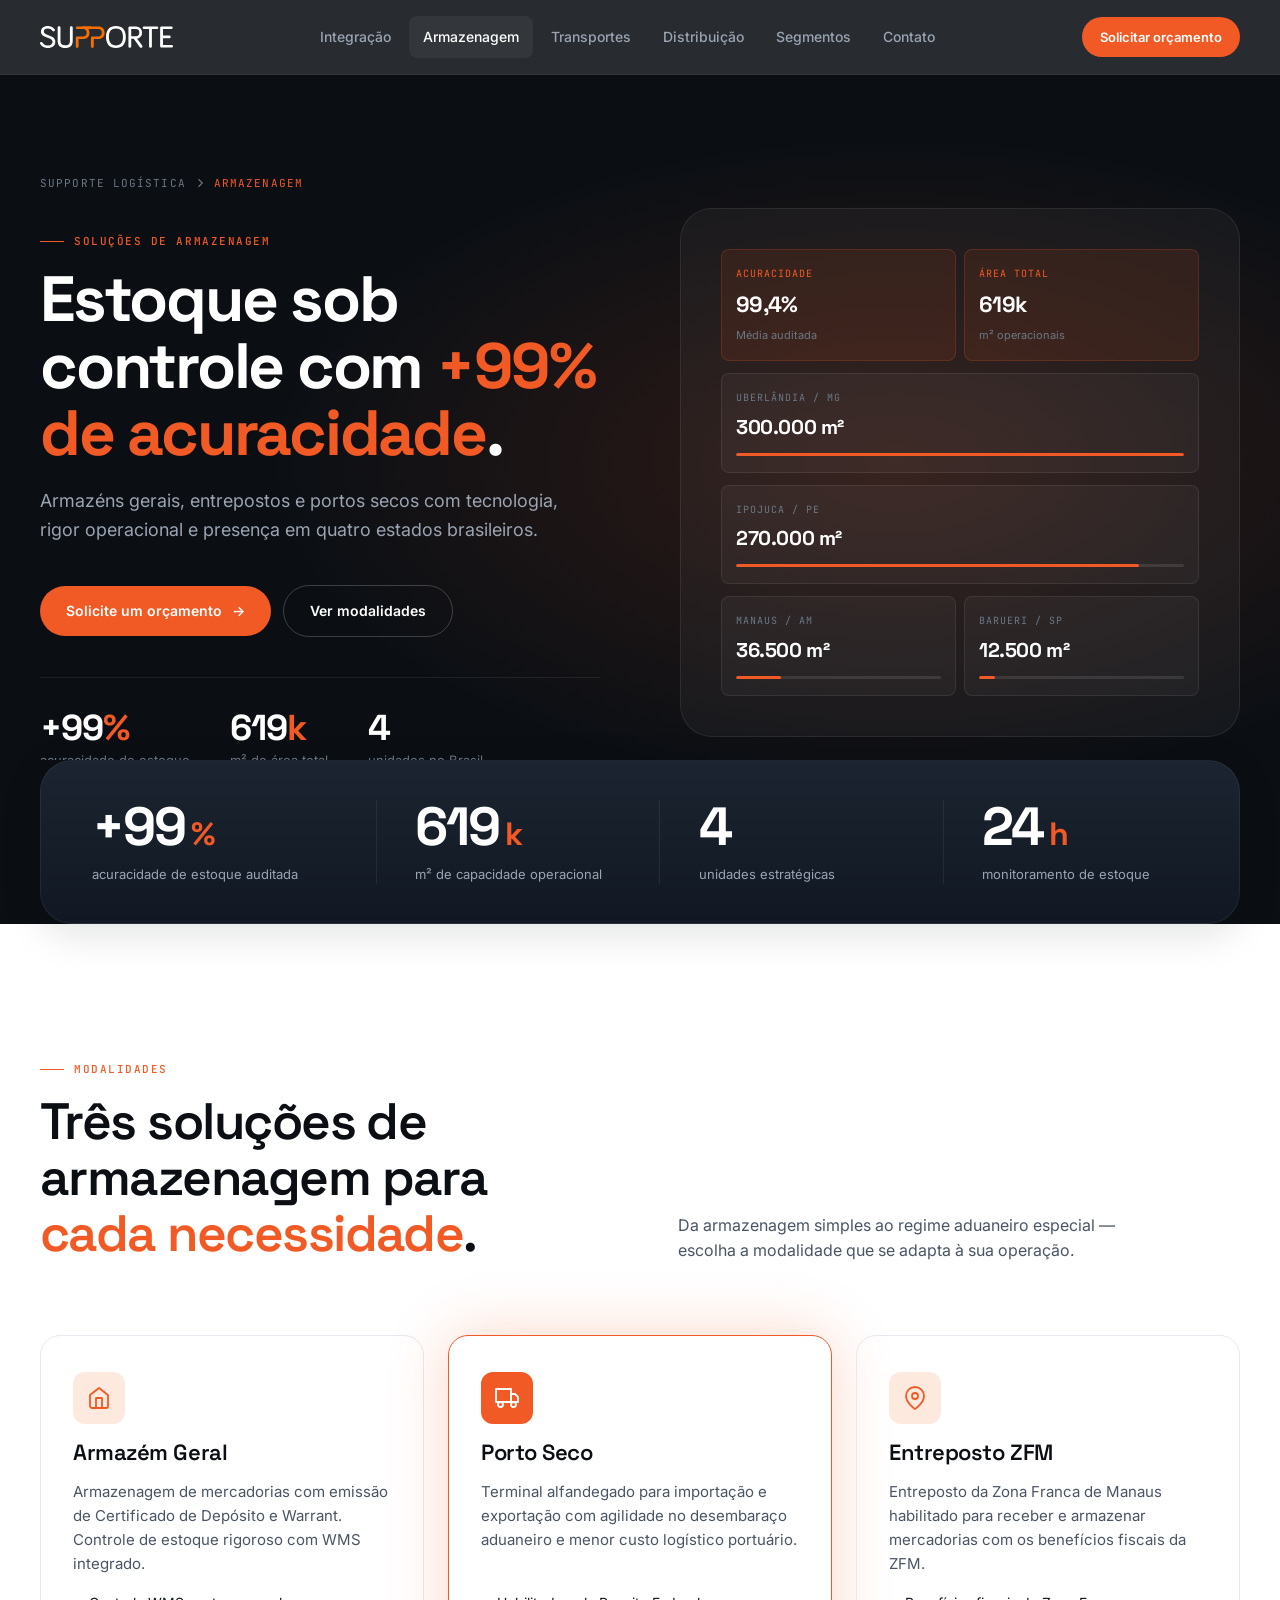
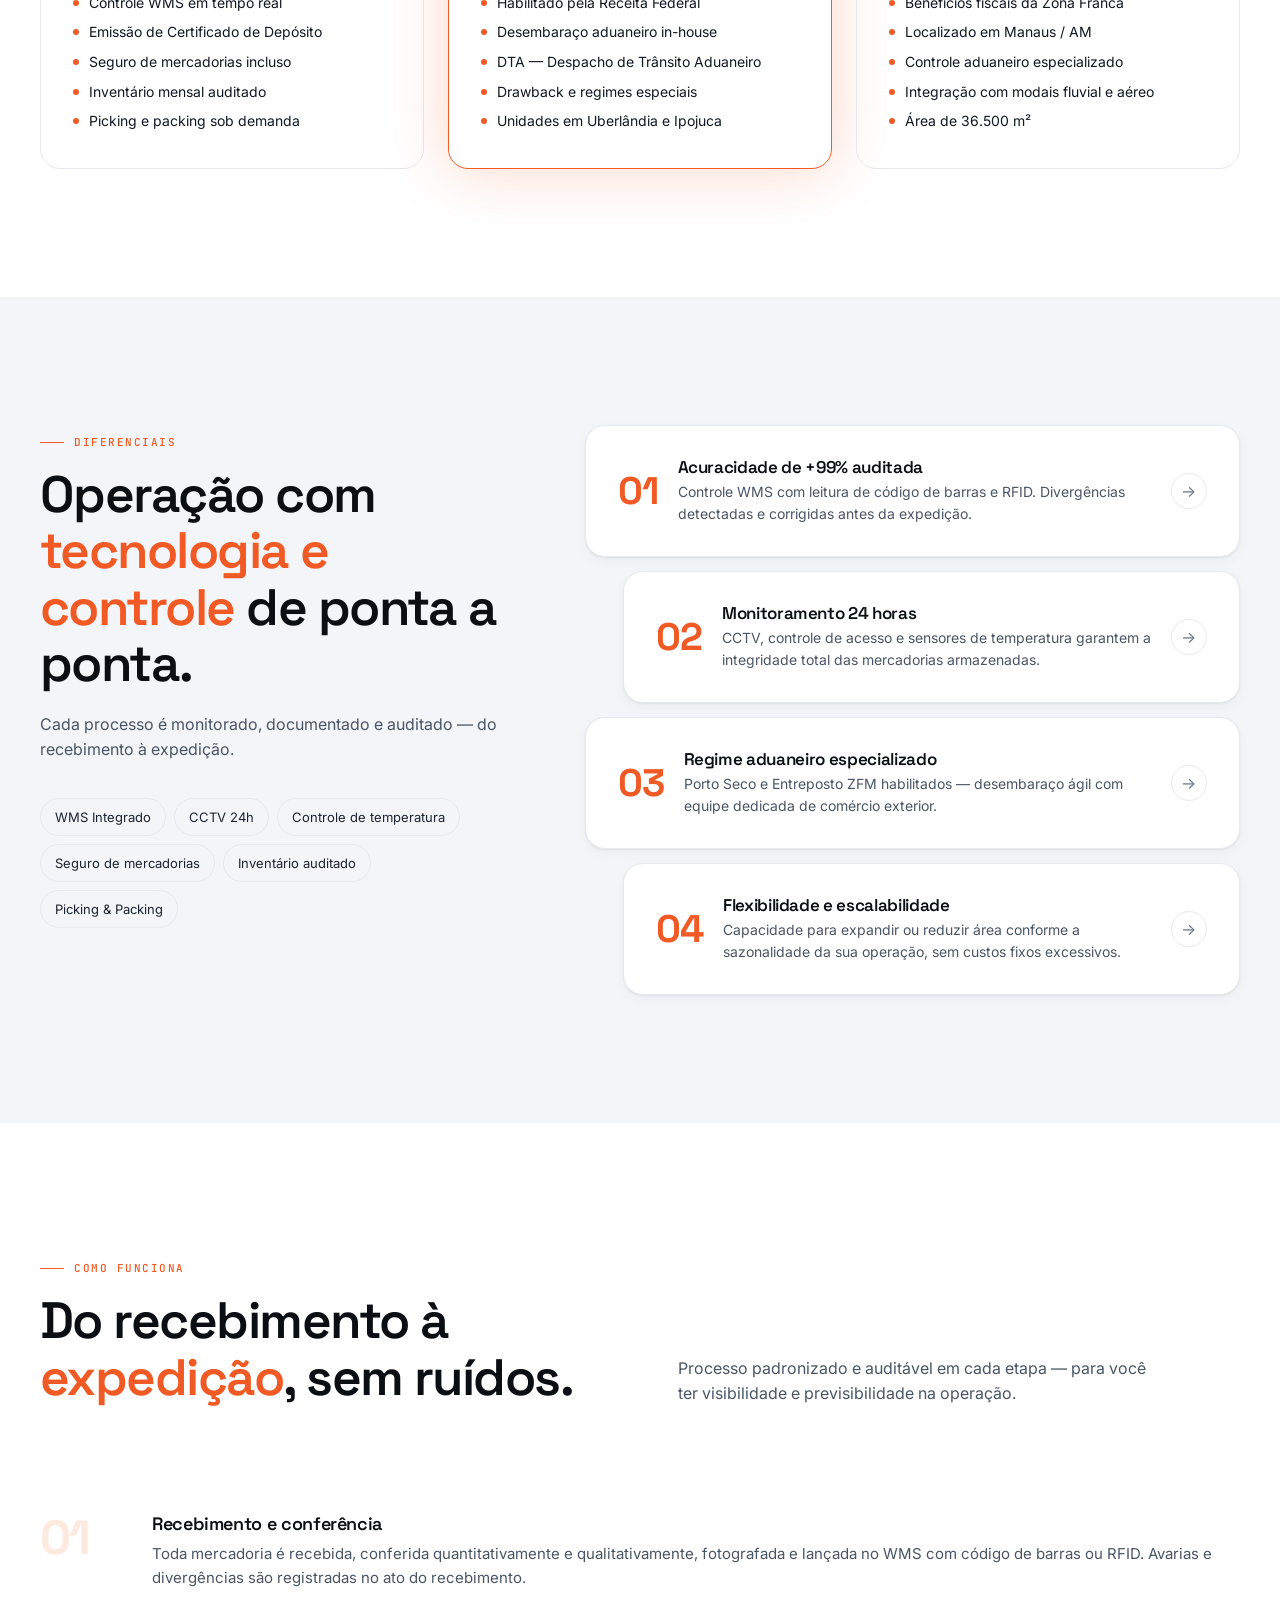
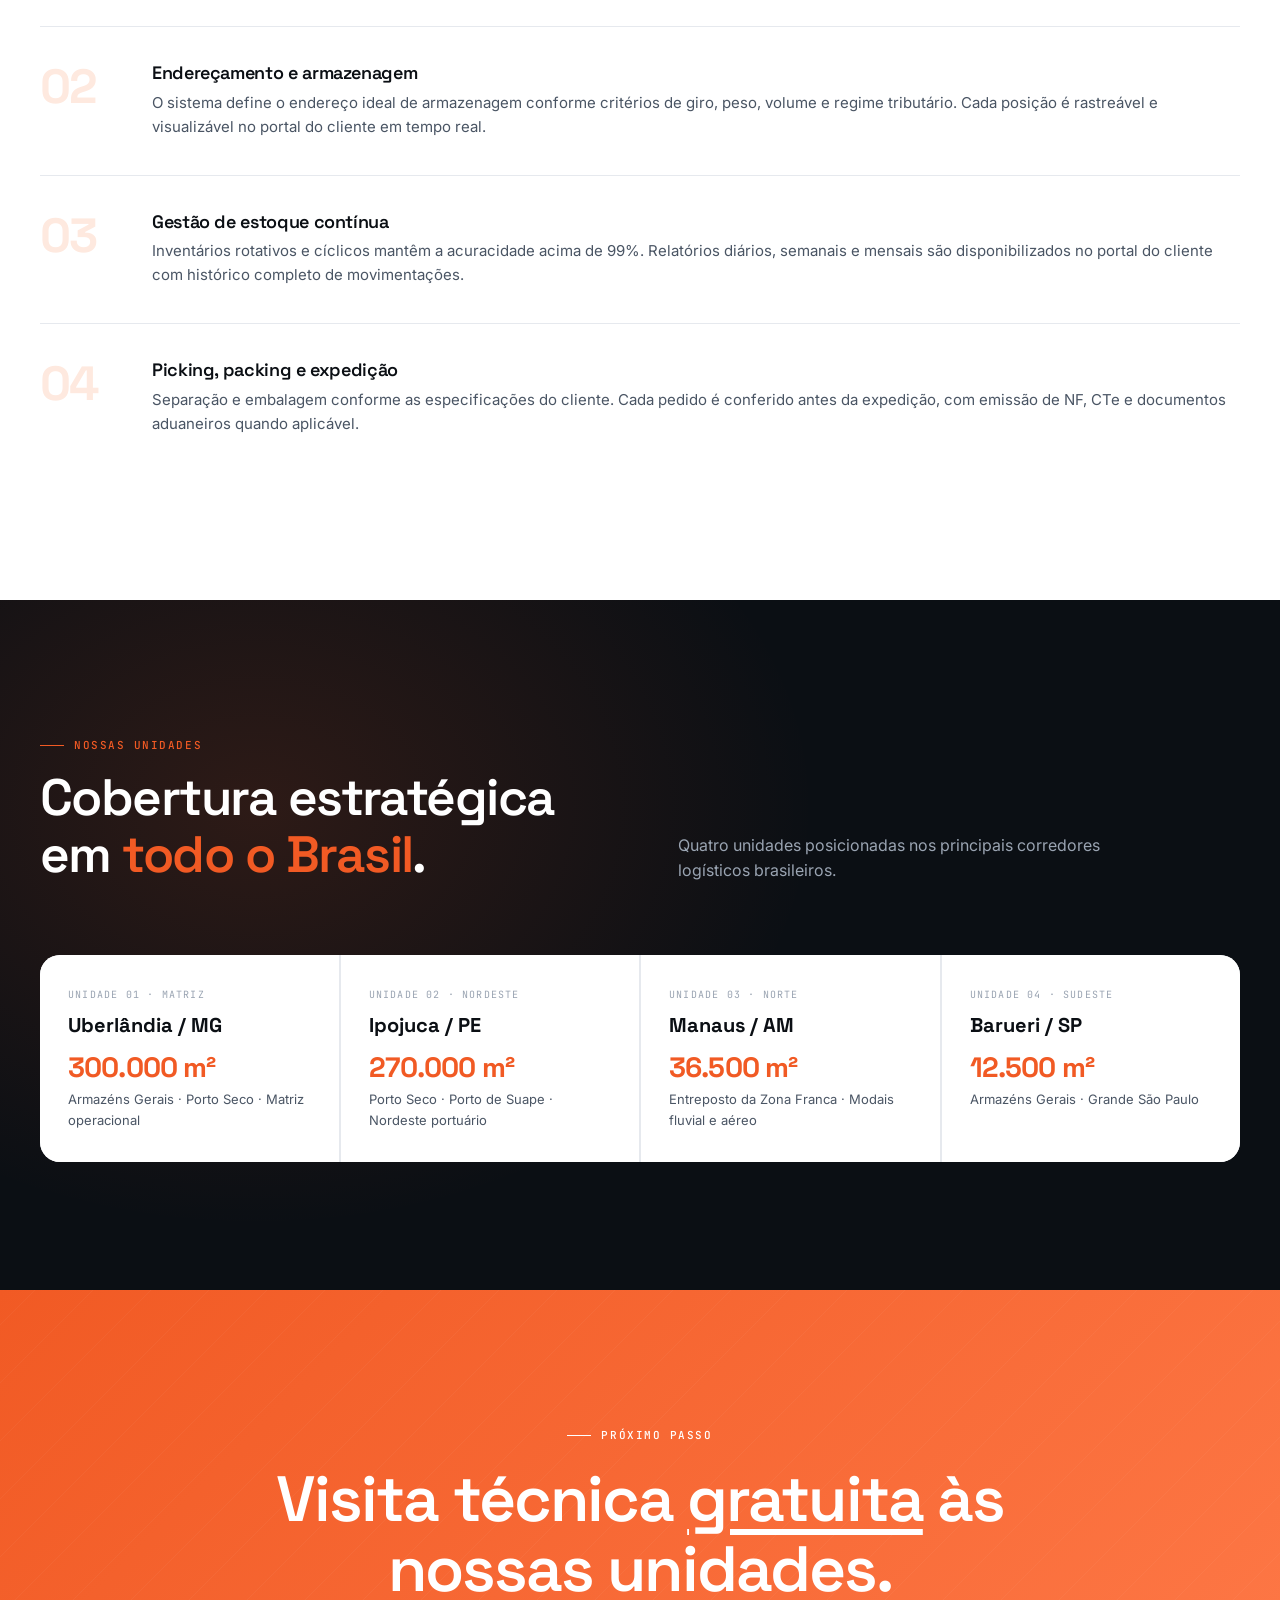
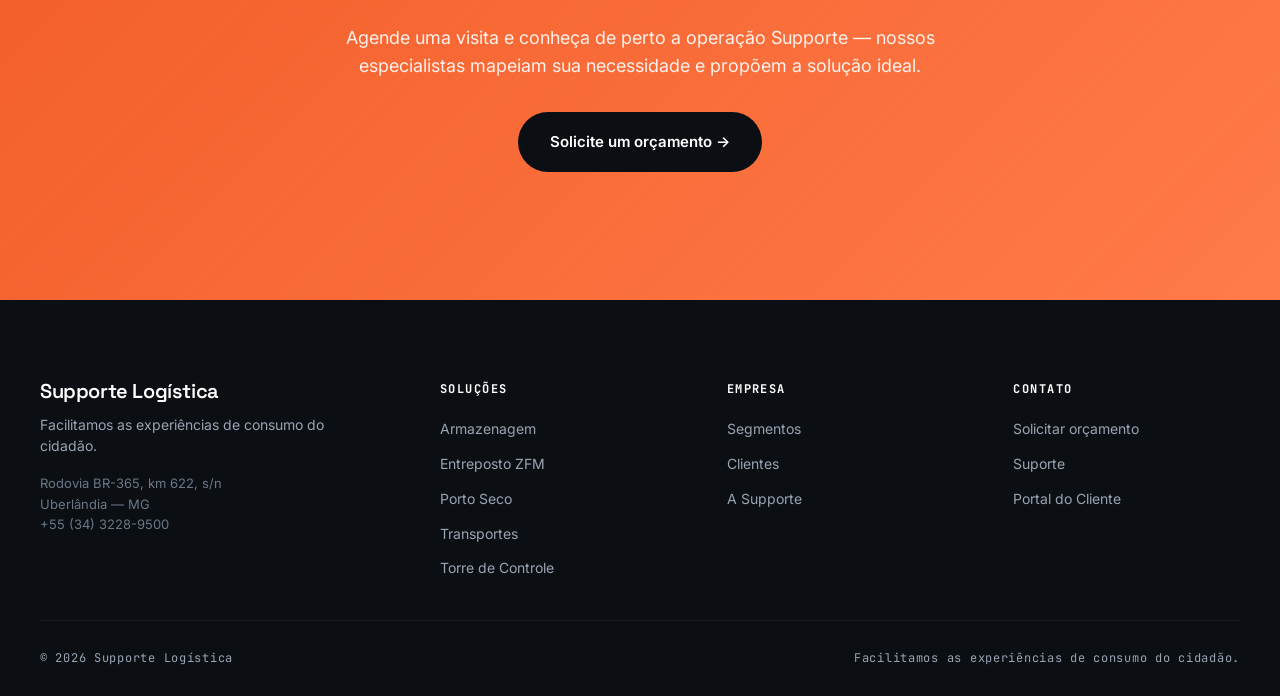
==== commit 39486903: "feat logo" ====
--- a/armazenagem.html
+++ b/armazenagem.html
@@ -132,8 +132,7 @@
 <header class="topnav">
   <div class="inner">
     <a href="index.html" class="logo">
-      <div class="logo-mark">S</div>
-      <span>Supporte <strong style="color:var(--brand-orange); font-weight:700">Logística</strong></span>
+      <img src="logomarca-supporte.svg" alt="Supporte Logística" style="height:22px;display:block;">
     </a>
     <nav class="nav-links">
       <a href="integracao.html">Integração</a>
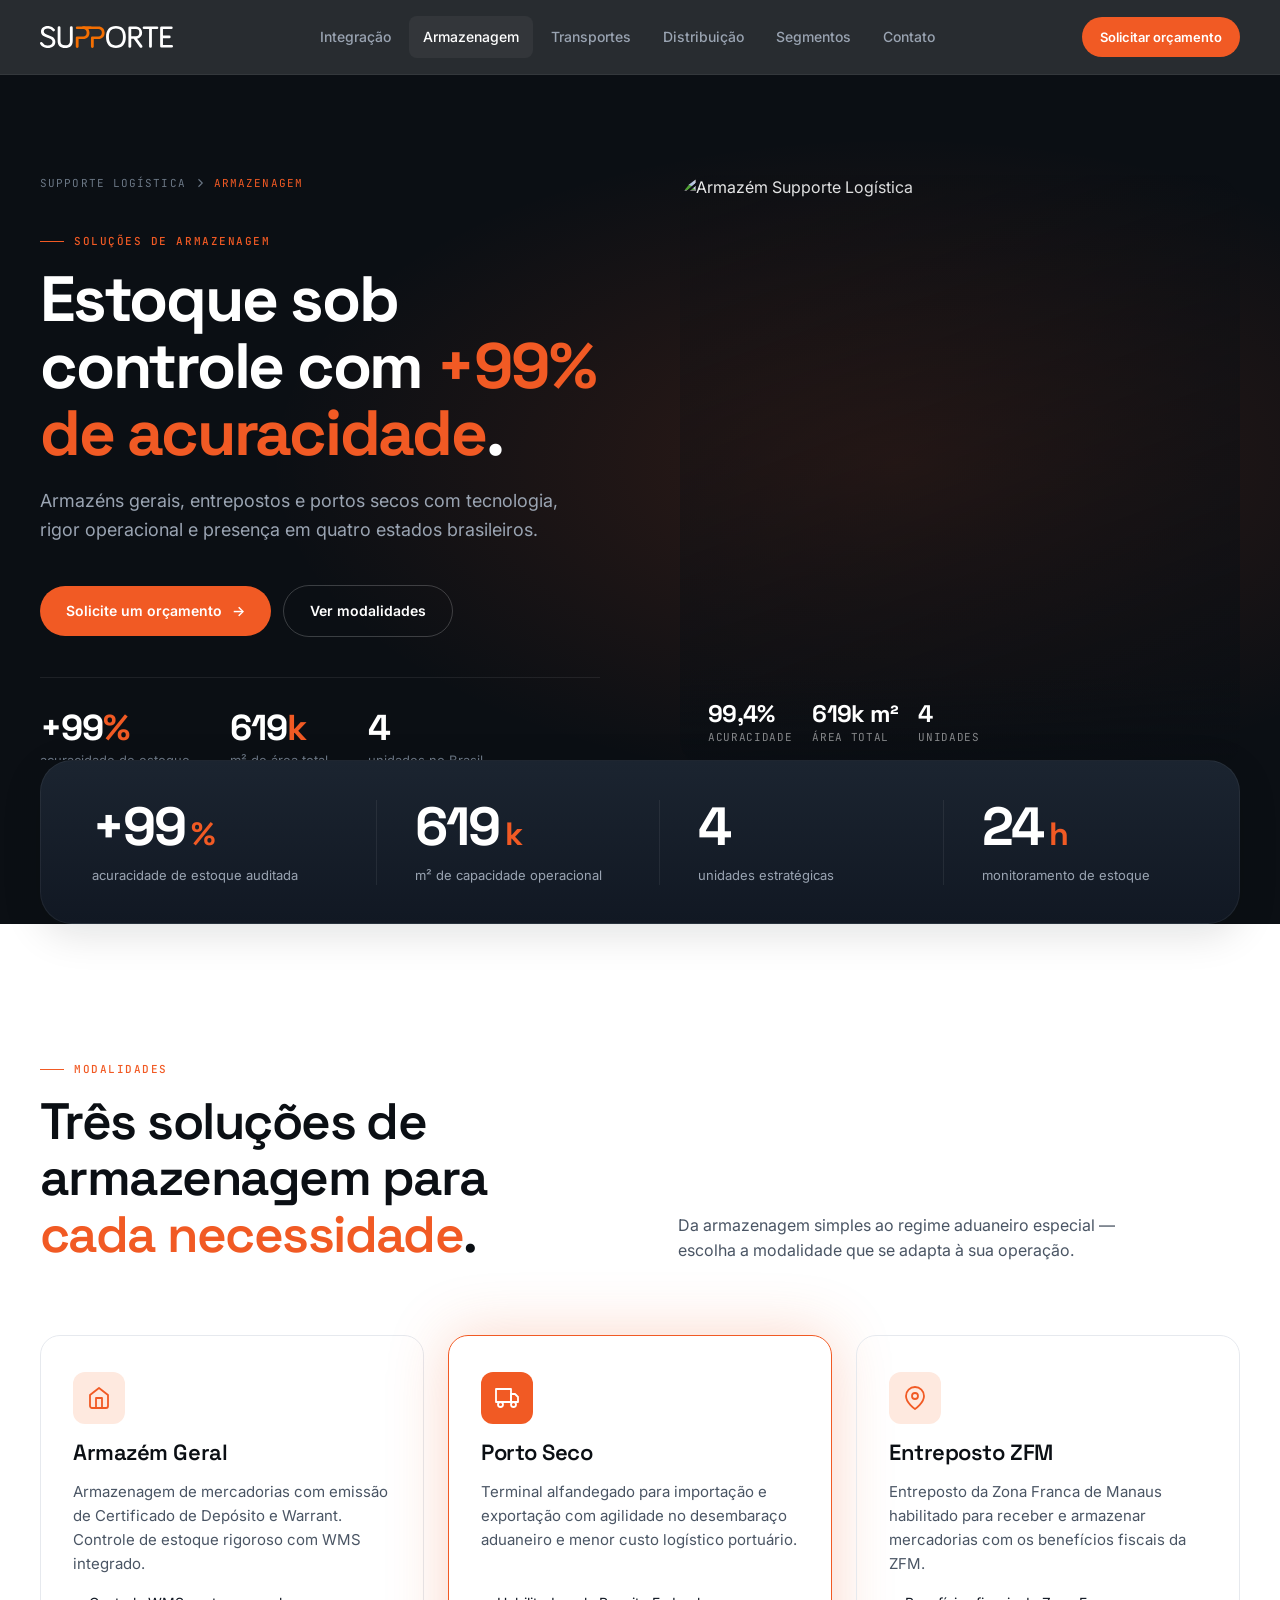
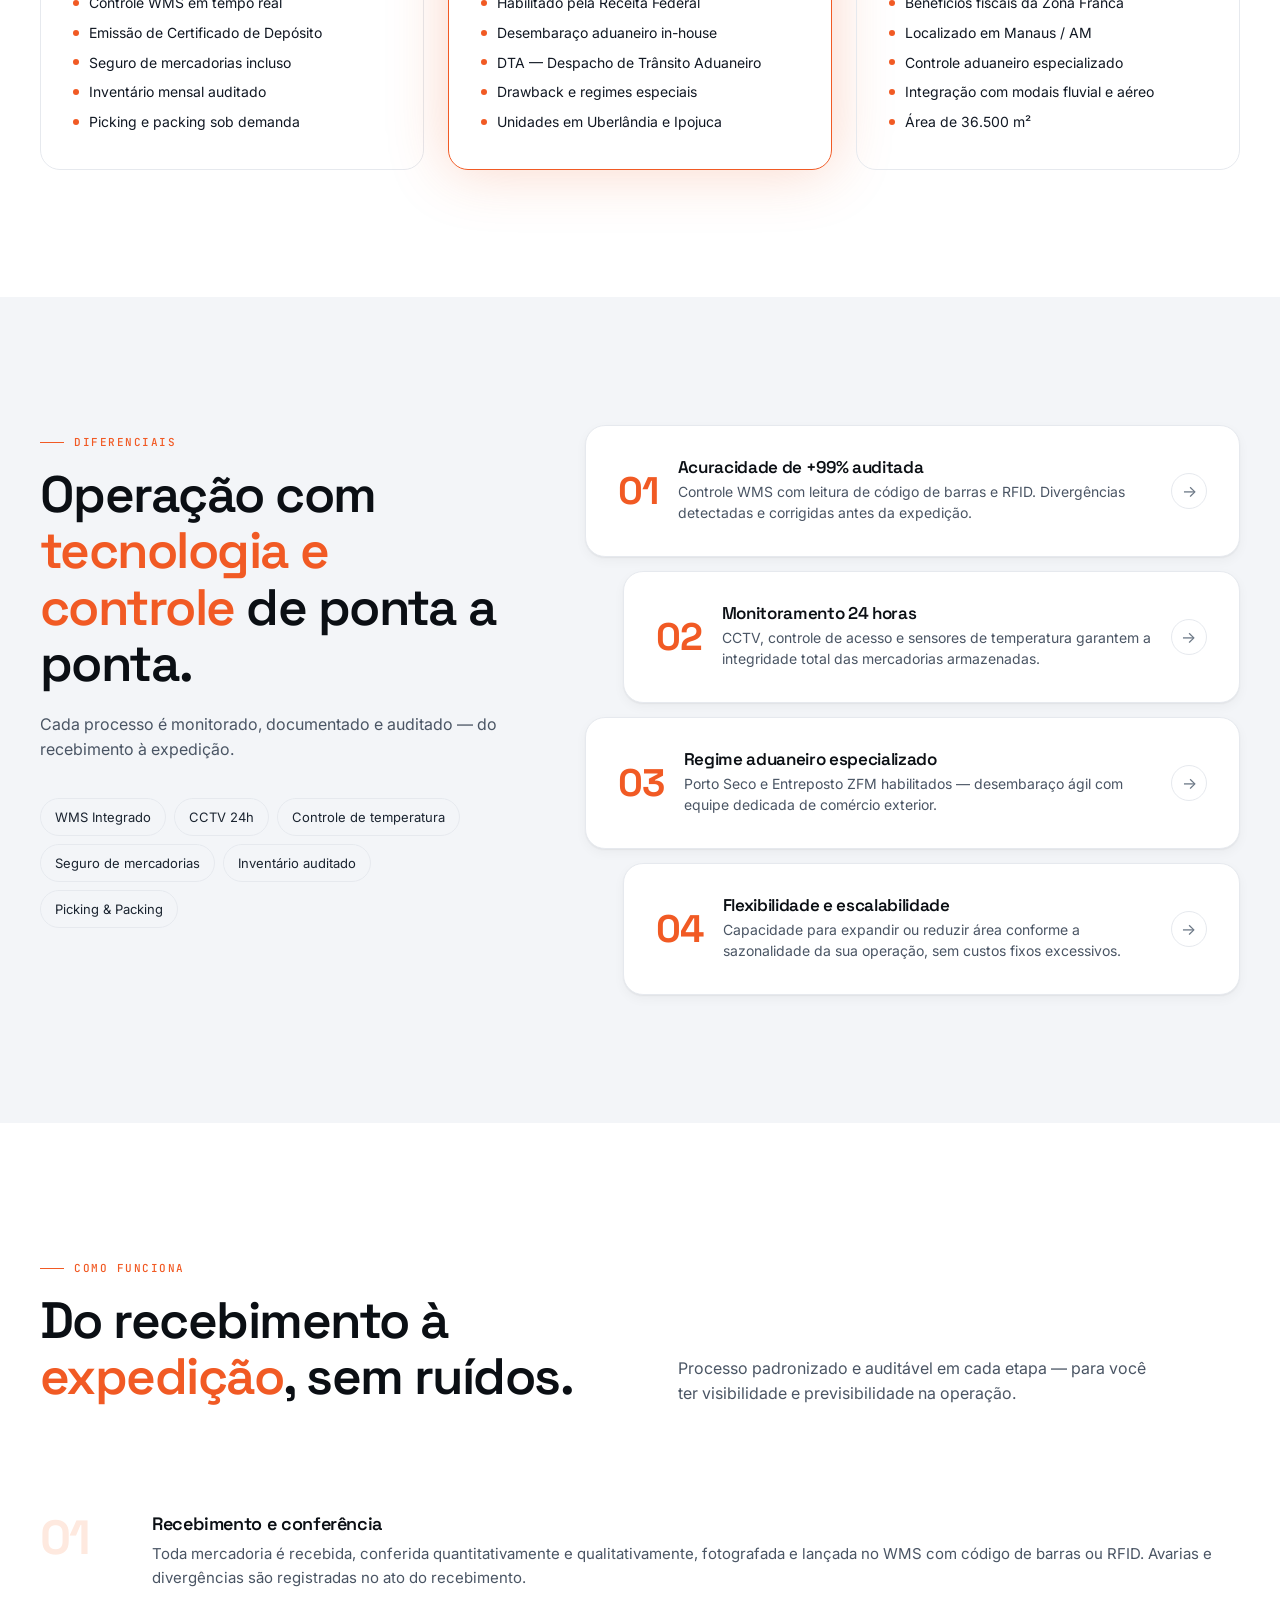
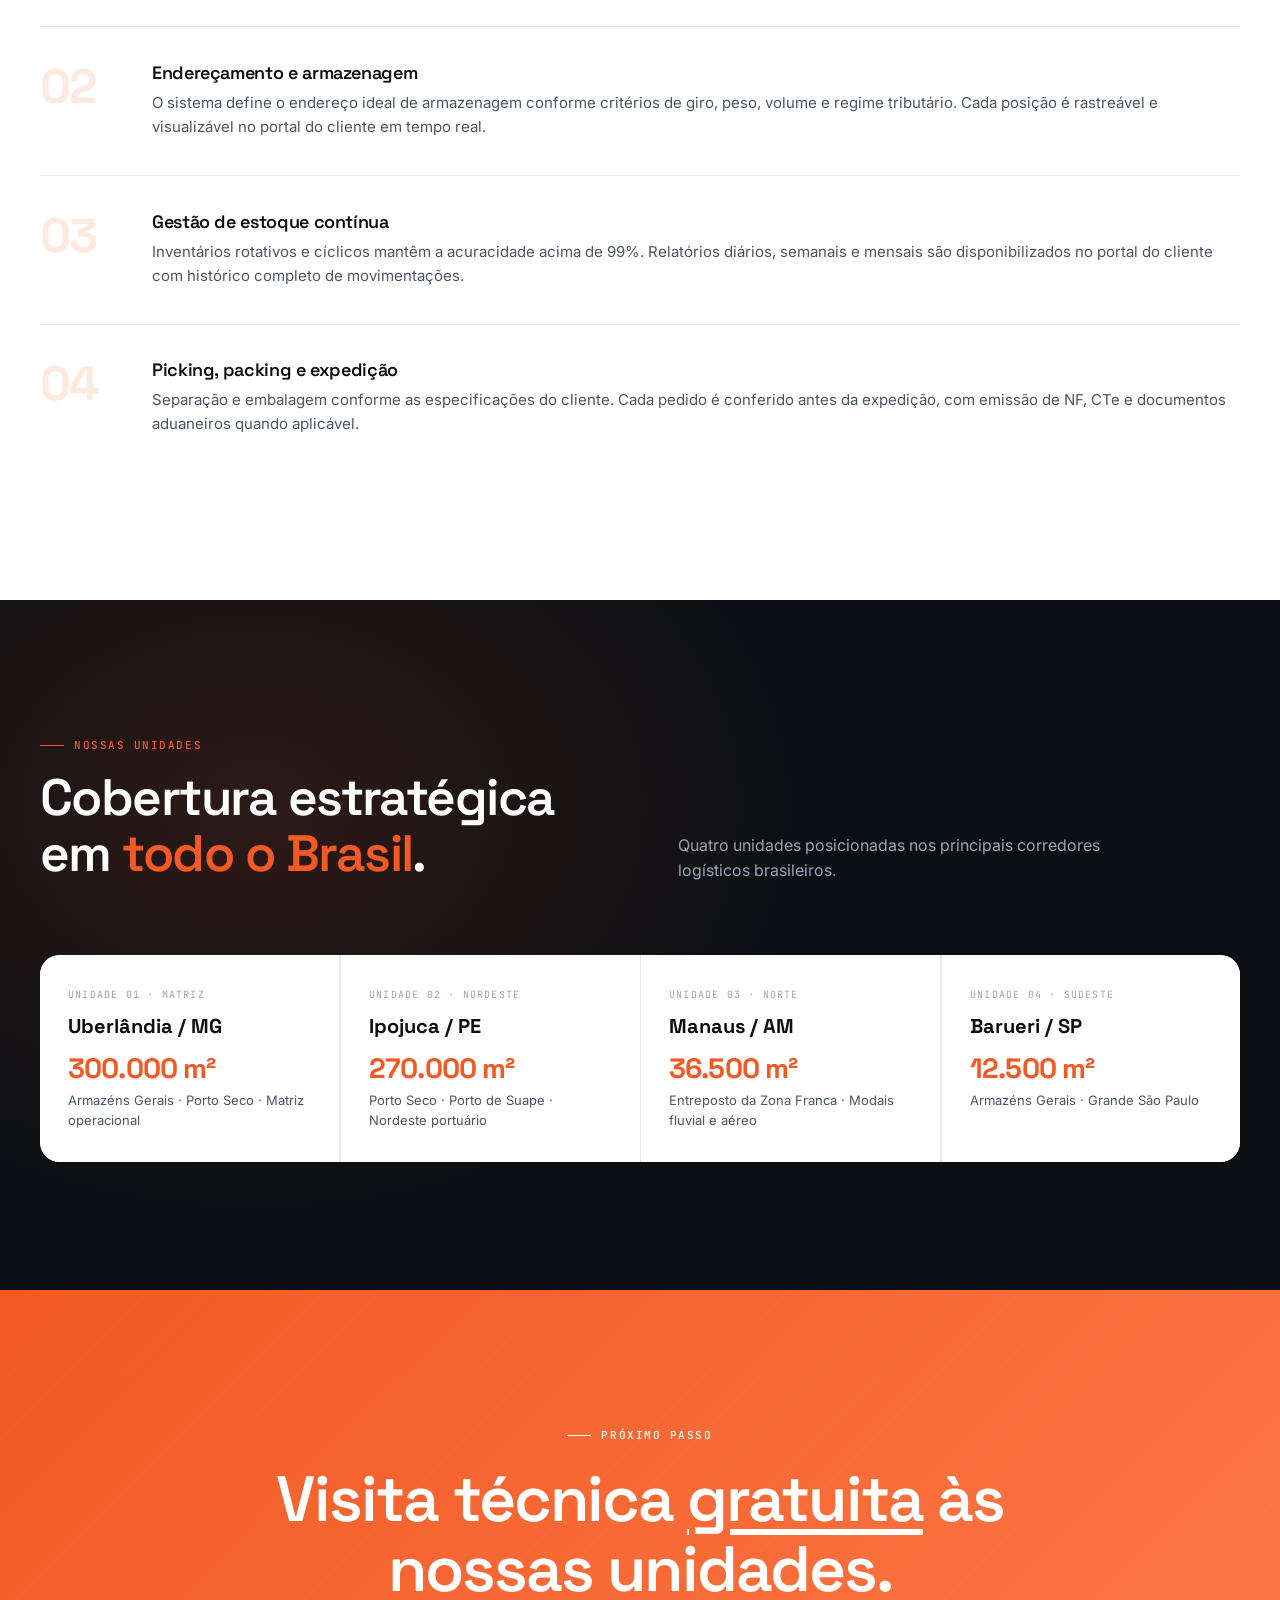
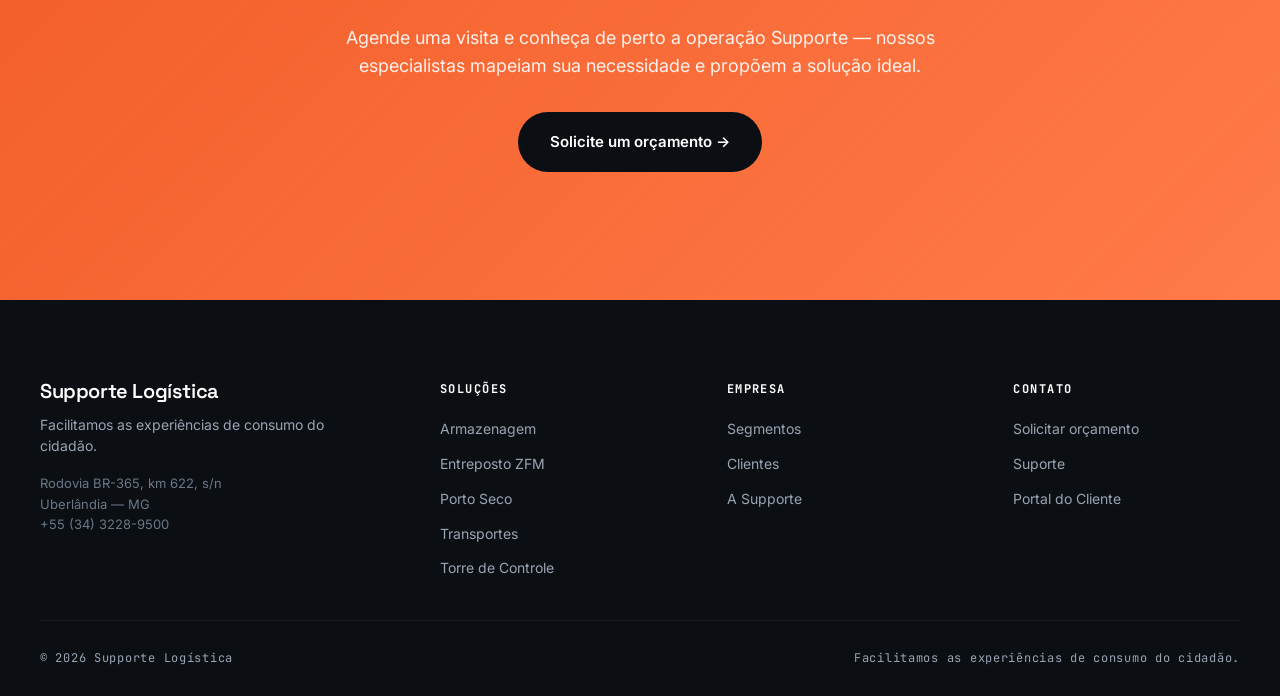
==== commit 374dff63: "gdsjkhg" ====
--- a/armazenagem.html
+++ b/armazenagem.html
@@ -180,44 +180,13 @@
         <div class="item"><div class="num">4</div><div class="lbl">unidades no Brasil</div></div>
       </div>
     </div>
-    <div class="warehouse-visual">
-      <div class="wh-row">
-        <div class="wh-shelf">
-          <div class="label">Acuracidade</div>
-          <div class="val">99,4%</div>
-          <div class="sub">Média auditada</div>
-        </div>
-        <div class="wh-shelf">
-          <div class="label">Área total</div>
-          <div class="val">619k</div>
-          <div class="sub">m² operacionais</div>
-        </div>
-      </div>
-      <div class="wh-row">
-        <div class="wh-stat">
-          <div class="label">Uberlândia / MG</div>
-          <div class="val">300.000 m²</div>
-          <div class="bar"><div class="bar-fill" style="width:100%"></div></div>
-        </div>
-      </div>
-      <div class="wh-row">
-        <div class="wh-stat">
-          <div class="label">Ipojuca / PE</div>
-          <div class="val">270.000 m²</div>
-          <div class="bar"><div class="bar-fill" style="width:90%"></div></div>
-        </div>
-      </div>
-      <div class="wh-row">
-        <div class="wh-stat">
-          <div class="label">Manaus / AM</div>
-          <div class="val">36.500 m²</div>
-          <div class="bar"><div class="bar-fill" style="width:22%"></div></div>
-        </div>
-        <div class="wh-stat">
-          <div class="label">Barueri / SP</div>
-          <div class="val">12.500 m²</div>
-          <div class="bar"><div class="bar-fill" style="width:8%"></div></div>
-        </div>
+    <div class="hero-photo-panel">
+      <img src="https://images.unsplash.com/photo-1586528116311-ad8dd3c8310d?auto=format&fit=crop&w=700&h=560&q=75" alt="Armazém Supporte Logística" loading="lazy">
+      <div class="hpp-overlay"></div>
+      <div class="hpp-stats">
+        <div class="hpp-stat"><div class="hpp-val">99,4%</div><div class="hpp-lbl">acuracidade</div></div>
+        <div class="hpp-stat"><div class="hpp-val">619k m²</div><div class="hpp-lbl">área total</div></div>
+        <div class="hpp-stat"><div class="hpp-val">4</div><div class="hpp-lbl">unidades</div></div>
       </div>
     </div>
   </div>
--- a/styles.css
+++ b/styles.css
@@ -147,8 +147,10 @@
 .segments-grid{display:grid; grid-template-columns:repeat(12, 1fr); gap:20px}
 .seg-card{background:var(--white); border-radius:var(--r-lg); overflow:hidden; border:1px solid var(--ink-100); box-shadow:var(--shadow-1); transition:transform .3s, box-shadow .3s}
 .seg-card:hover{transform:translateY(-4px); box-shadow:var(--shadow-2)}
-.seg-card .cover{height:160px; background:linear-gradient(135deg, var(--ink-800), var(--ink-700)); position:relative; overflow:hidden}
-.seg-card .cover::after{content:""; position:absolute; inset:0; background:radial-gradient(circle at 80% 20%, rgba(241,90,36,.3), transparent 50%)}
+.seg-card .cover{height:160px; background-color:var(--ink-800); background-size:cover; background-position:center; position:relative; overflow:hidden; transition:transform .5s cubic-bezier(.22,1,.36,1)}
+.seg-card:hover .cover img{transform:scale(1.06)}
+.seg-card .cover img{position:absolute; inset:0; width:100%; height:100%; object-fit:cover; display:block; transition:transform .6s cubic-bezier(.22,1,.36,1)}
+.seg-card .cover::after{content:""; position:absolute; inset:0; background:linear-gradient(160deg, rgba(11,15,20,.55) 0%, rgba(11,15,20,.35) 60%), radial-gradient(circle at 75% 15%, rgba(241,90,36,.35), transparent 55%)}
 .seg-card .cover .tag{position:absolute; top:14px; left:14px; font-family:var(--font-mono); font-size:10px; letter-spacing:.12em; color:var(--brand-orange); text-transform:uppercase; background:rgba(241,90,36,.12); padding:6px 10px; border-radius:6px; border:1px solid rgba(241,90,36,.3); z-index:2}
 .seg-card .cover .glyph{position:absolute; bottom:-18px; right:-8px; font-family:var(--font-display); font-weight:700; font-size:110px; color:rgba(255,255,255,.06); line-height:1}
 .seg-card .body{padding:22px}
@@ -585,3 +587,162 @@
   .mf-row{ grid-template-columns:1fr; }
   .mf-checks{ grid-template-columns:1fr; }
 }
+
+/* ============================================================
+   ANIMATION SYSTEM
+   ============================================================ */
+
+/* Keyframes */
+@keyframes fadeUp   { from{opacity:0;transform:translateY(20px)} to{opacity:1;transform:none} }
+@keyframes fadeIn   { from{opacity:0} to{opacity:1} }
+@keyframes fadeScale{ from{opacity:0;transform:scale(.93) translateY(14px)} to{opacity:1;transform:none} }
+@keyframes slideRight{ from{opacity:0;transform:translateX(-28px)} to{opacity:1;transform:none} }
+@keyframes slideLeft { from{opacity:0;transform:translateX(28px)} to{opacity:1;transform:none} }
+@keyframes glowPulse { 0%,100%{box-shadow:0 0 60px rgba(241,90,36,.25)} 50%{box-shadow:0 0 90px rgba(241,90,36,.45),0 0 0 1px rgba(241,90,36,.2)} }
+
+/* Home hero — staggered entrance */
+.hero .hero-left .status  { animation:fadeUp  .55s cubic-bezier(.22,1,.36,1) .05s both }
+.hero .hero-left h1        { animation:fadeUp  .65s cubic-bezier(.22,1,.36,1) .15s both }
+.hero .hero-left .lede     { animation:fadeUp  .65s cubic-bezier(.22,1,.36,1) .25s both }
+.hero .hero-left .hero-cta { animation:fadeUp  .65s cubic-bezier(.22,1,.36,1) .34s both }
+.hero .hero-left .hero-meta{ animation:fadeUp  .65s cubic-bezier(.22,1,.36,1) .44s both }
+.hero .hero-visual         { animation:fadeScale .9s cubic-bezier(.22,1,.36,1) .18s both }
+
+/* Topnav entrance */
+.topnav{ animation:fadeIn .45s ease .02s both }
+
+/* Page hero (subpages) */
+.page-hero .breadcrumb     { animation:fadeUp .5s cubic-bezier(.22,1,.36,1) .08s both }
+.page-hero .eyebrow        { animation:fadeUp .5s cubic-bezier(.22,1,.36,1) .14s both }
+.page-hero h1              { animation:fadeUp .6s cubic-bezier(.22,1,.36,1) .22s both }
+.page-hero .lede           { animation:fadeUp .6s cubic-bezier(.22,1,.36,1) .30s both }
+.page-hero .hero-cta       { animation:fadeUp .6s cubic-bezier(.22,1,.36,1) .38s both }
+.page-hero .hero-stats     { animation:fadeUp .6s cubic-bezier(.22,1,.36,1) .46s both }
+.page-hero .hero-photo-panel,
+.page-hero .warehouse-visual,
+.page-hero .modais-visual,
+.page-hero .dist-visual,
+.page-hero .right-meta     { animation:slideLeft .75s cubic-bezier(.22,1,.36,1) .22s both }
+
+/* Final CTA glow on button */
+.final-cta .btn-dark       { animation:glowPulse 3s ease-in-out 1s infinite }
+
+/* Scroll-reveal base (set via JS) */
+.js-reveal{
+  opacity:0;
+  transform:translateY(22px);
+  transition:opacity .6s cubic-bezier(.22,1,.36,1), transform .6s cubic-bezier(.22,1,.36,1);
+  will-change:opacity,transform;
+}
+.js-reveal.visible{ opacity:1; transform:none }
+
+/* ============================================================
+   HERO PHOTO PANEL — subpage hero visual
+   ============================================================ */
+.hero-photo-panel{
+  position:relative; border-radius:var(--r-xl); overflow:hidden;
+  min-height:400px; height:100%;
+}
+.hero-photo-panel img{
+  width:100%; height:100%; object-fit:cover; display:block;
+  transition:transform .7s cubic-bezier(.25,.46,.45,.94);
+}
+.hero-photo-panel:hover img{ transform:scale(1.04); }
+.hero-photo-panel .hpp-overlay{
+  position:absolute; inset:0;
+  background:linear-gradient(160deg, rgba(11,15,20,.08) 0%, rgba(11,15,20,.68) 100%);
+}
+.hero-photo-panel .hpp-stats{
+  position:absolute; bottom:0; left:0; right:0; padding:24px 28px;
+  display:flex; gap:20px; flex-wrap:wrap; z-index:1;
+  background:linear-gradient(to top, rgba(11,15,20,.88) 0%, transparent 100%);
+}
+.hpp-stat .hpp-val{
+  font-family:var(--font-display); font-size:24px; font-weight:700;
+  color:white; letter-spacing:-0.03em; line-height:1;
+}
+.hpp-stat .hpp-lbl{
+  font-size:11px; color:rgba(255,255,255,.5); margin-top:3px;
+  font-family:var(--font-mono); letter-spacing:.06em; text-transform:uppercase;
+}
+
+/* ============================================================
+   OPS PHOTO STRIP — index.html operations section
+   ============================================================ */
+.ops-strip{
+  display:grid; grid-template-columns:1.15fr 1fr; height:500px;
+  gap:3px; overflow:hidden;
+}
+.ops-photo-side{
+  display:grid; grid-template-rows:1fr 1fr; gap:3px;
+}
+.ops-photo-item{
+  position:relative; overflow:hidden;
+}
+.ops-photo-item img{
+  width:100%; height:100%; object-fit:cover; display:block;
+  transition:transform .7s cubic-bezier(.25,.46,.45,.94);
+}
+.ops-photo-item:hover img{ transform:scale(1.05); }
+.ops-photo-overlay{
+  position:absolute; inset:0;
+  background:linear-gradient(to top, rgba(11,15,20,.84) 0%, rgba(11,15,20,.05) 55%);
+  padding:28px 32px; display:flex; flex-direction:column; justify-content:flex-end;
+}
+.ops-photo-sm .ops-photo-overlay{ padding:20px 24px; }
+.ops-photo-tag{
+  font-family:var(--font-mono); font-size:10px; letter-spacing:.14em;
+  text-transform:uppercase; color:var(--brand-orange); margin-bottom:6px;
+}
+.ops-photo-caption{
+  font-family:var(--font-display); font-size:clamp(15px,1.4vw,19px); font-weight:700;
+  color:white; letter-spacing:-0.02em; line-height:1.25;
+}
+.ops-photo-sm .ops-photo-caption{ font-size:15px; }
+@media(max-width:900px){
+  .ops-strip{ grid-template-columns:1fr; height:320px; }
+  .ops-photo-side{ display:none; }
+}
+
+/* ============================================================
+   SEGMENT CARD PHOTOS
+   ============================================================ */
+.seg-detail-card .card-head{
+  position:relative; overflow:hidden;
+  background-size:cover !important; background-position:center !important;
+}
+.seg-detail-card .card-head::before{
+  content:""; position:absolute; inset:0;
+  background:rgba(11,15,20,.74); z-index:0;
+}
+.seg-detail-card .card-head > *{
+  position:relative; z-index:1;
+}
+
+/* ============================================================
+   INTEGRACAO PHOTO BAND
+   ============================================================ */
+.integ-photo-band{
+  width:100%; height:420px; position:relative; overflow:hidden;
+}
+.integ-photo-band img{
+  width:100%; height:100%; object-fit:cover; display:block;
+}
+.integ-photo-band .ipb-overlay{
+  position:absolute; inset:0;
+  background:linear-gradient(90deg, rgba(11,15,20,.88) 0%, rgba(11,15,20,.3) 55%, transparent 100%);
+  display:flex; align-items:center; padding:0 clamp(24px,6vw,80px);
+}
+.ipb-content{ max-width:500px; }
+.ipb-content .eyebrow{ color:var(--brand-orange); }
+.ipb-content h2{ color:white; margin-top:16px; }
+.ipb-content p{ color:rgba(255,255,255,.68); font-size:17px; line-height:1.65; margin-top:16px; }
+@media(max-width:768px){
+  .integ-photo-band{ height:300px; }
+  .integ-photo-band .ipb-overlay{
+    background:linear-gradient(to top, rgba(11,15,20,.92) 0%, rgba(11,15,20,.4) 100%);
+    align-items:flex-end; padding:24px;
+  }
+  .ipb-content h2{ font-size:22px; }
+  .ipb-content p{ font-size:14px; margin-top:8px; }
+}
